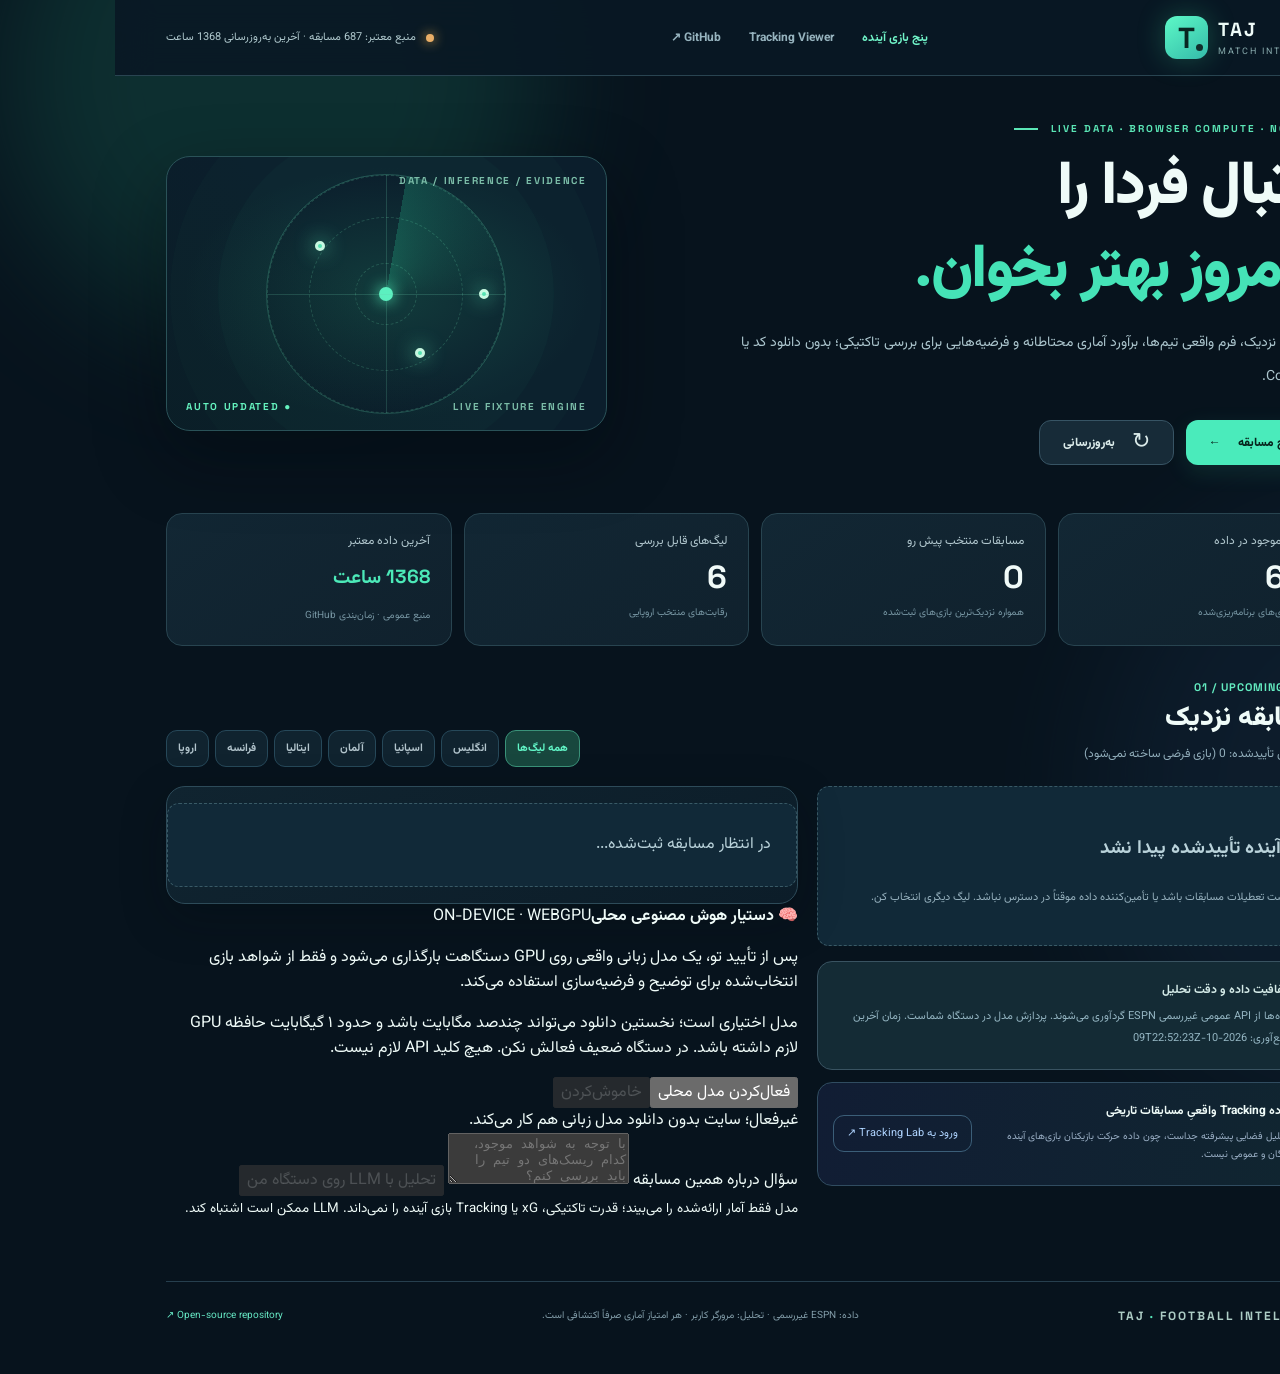
==== docs/index.html @ 2854e72d "feat(ui): opt-in local LLM analyst panel with explicit download/memory consent" ====
<!DOCTYPE html>
<html lang="fa" dir="rtl">
<head>
<meta charset="utf-8">
<meta name="viewport" content="width=device-width,initial-scale=1">
<meta name="theme-color" content="#07131e">
<meta name="description" content="TAJ Match Intelligence — پنج مسابقه آینده فوتبال، فرم اخیر تیم‌ها و تحلیل آماری در مرورگر، بدون نصب و بدون API key.">
<title>TAJ | Football Match Intelligence</title>
<link rel="preconnect" href="https://fonts.googleapis.com">
<link rel="preconnect" href="https://fonts.gstatic.com" crossorigin>
<link rel="stylesheet" href="./ui.css">
</head>
<body>
<div class="ambient ambientOne" aria-hidden="true"></div><div class="ambient ambientTwo" aria-hidden="true"></div>
<header class="topbar">
  <a class="brand" href="./" aria-label="TAJ home">
    <span class="brandMark">T<span class="brandDot"></span></span>
    <span><b>TAJ</b><small>MATCH INTELLIGENCE</small></span>
  </a>
  <nav class="navLinks" aria-label="Main navigation">
    <a class="navCurrent" href="./">پنج بازی آینده</a>
    <a href="./viewer.html">Tracking Viewer</a>
    <a href="https://github.com/prestigegitserp/Taj_soccer_recommender" target="_blank" rel="noopener noreferrer">GitHub <span aria-hidden="true">↗</span></a>
  </nav>
  <div class="topStatus"><i id="statusPoint" class="statusPoint warn"></i><span id="statusLabel">در حال دریافت نتایج معتبر...</span></div>
</header>
<main class="container">
  <section class="hero">
    <div class="heroCopy">
      <div class="eyebrow"><span class="eyebrowLine"></span> LIVE DATA · BROWSER COMPUTE · NO INSTALL</div>
      <h1>فوتبال فردا را<br><em>از امروز بهتر بخوان.</em></h1>
      <p class="lead">پنج مسابقه نزدیک، فرم واقعی تیم‌ها، برآورد آماری محتاطانه و فرضیه‌هایی برای بررسی تاکتیکی؛ بدون دانلود کد یا بازکردن Colab.</p>
      <div class="heroActions">
        <a href="#fixtures" class="primaryAction">دیدن پنج مسابقه <span>←</span></a>
        <button id="refresh" class="secondaryAction" type="button"><span class="refreshGlyph">↻</span> به‌روزرسانی</button>
      </div>
    </div>
    <div class="heroDisplay" aria-hidden="true">
      <div class="radar"><div class="radarRing one"></div><div class="radarRing two"></div><div class="radarRing three"></div><div class="radarBeam"></div><div class="radarCenter"></div>
        <div class="radarPing p1"></div><div class="radarPing p2"></div><div class="radarPing p3"></div>
      </div>
      <div class="heroDisplayTop">DATA / INFERENCE / EVIDENCE</div>
      <div class="heroDisplayBottom"><span>LIVE FIXTURE ENGINE</span><span class="signal">● AUTO UPDATED</span></div>
    </div>
  </section>

  <section class="metrics" aria-label="Dataset status">
    <div class="metric"><span>بازی‌های موجود در داده</span><strong id="allCount">—</strong><small>نتایج و بازی‌های برنامه‌ریزی‌شده</small></div>
    <div class="metric"><span>مسابقات منتخب پیش رو</span><strong id="fixtureCount">—</strong><small>همواره نزدیک‌ترین بازی‌های ثبت‌شده</small></div>
    <div class="metric"><span>لیگ‌های قابل بررسی</span><strong id="leagueCount">۶</strong><small>رقابت‌های منتخب اروپایی</small></div>
    <div class="metric"><span>آخرین داده معتبر</span><strong id="age" class="metricAge">در حال دریافت</strong><small>منبع عمومی · زمان‌بندی GitHub</small></div>
  </section>

  <div id="liveTicker" class="liveTicker" hidden></div>

  <section class="dashboard" id="fixtures">
    <div class="sectionHead">
      <div><div class="sectionOverline">01 / UPCOMING MATCHES</div><h2>۵ مسابقه نزدیک</h2><p id="fixtureSubtitle">انتخاب خودکار نزدیک‌ترین بازی‌ها بر اساس برنامه ثبت‌شده</p></div>
      <div class="filterRow" id="leagueTabs" role="group" aria-label="League">
        <button type="button" class="current" data-league="all">همه لیگ‌ها</button>
        <button type="button" data-league="eng.1">انگلیس</button>
        <button type="button" data-league="esp.1">اسپانیا</button>
        <button type="button" data-league="ger.1">آلمان</button>
        <button type="button" data-league="ita.1">ایتالیا</button>
        <button type="button" data-league="fra.1">فرانسه</button>
        <button type="button" data-league="uefa.champions">اروپا</button>
      </div>
    </div>
    <div class="workspace">
      <div class="fixturesColumn">
        <div class="matchGrid" id="matches" aria-live="polite">
          <div class="loadingCard"><div class="loadingLine"></div><div class="loadingLine short"></div><div class="loadingLine"></div></div>
          <div class="loadingCard"><div class="loadingLine"></div><div class="loadingLine short"></div><div class="loadingLine"></div></div>
        </div>
        <div class="sourceDisclosure">
          <span class="disclosureIcon">ⓘ</span>
          <div><strong>شفافیت داده و دقت تحلیل</strong><p id="dataDisclosure">این محصول داده‌های واقعی بازی را از منبع عمومی دریافت می‌کند. مدل‌های سبک در مرورگر اجرا می‌شوند. Tracking برای پنج بازی آینده در دسترس نیست؛ بنابراین ادعای Heatmap واقعی یا تاکتیک قطعی نداریم.</p></div>
        </div>
        <div class="researchLink">
          <span class="researchIcon">◉</span>
          <div><b>داده Tracking واقعیِ مسابقات تاریخی</b><p>تحلیل فضایی پیشرفته جداست، چون داده حرکت بازیکنان بازی‌های آینده رایگان و عمومی نیست.</p></div>
          <a href="./viewer.html">ورود به Tracking Lab ↗</a>
        </div>
      </div>
      <aside class="insightsColumn" aria-label="Match intelligence">
        <div class="analysisPanel" id="intelligence">
          <div class="loadingPanel"><div class="loadingLine"></div><div class="loadingLine short"></div><div class="loadingLine"></div><p>در حال آماده‌کردن تحلیل مسابقه...</p></div>
        </div>
        <section class="localAiPanel" id="aiPanel" aria-label="In-browser LLM">
          <div class="aiHead"><strong>🧠 دستیار هوش مصنوعی محلی</strong><span class="aiBadge">ON-DEVICE · WEBGPU</span></div>
          <p>پس از تأیید تو، یک مدل زبانی واقعی روی GPU دستگاهت بارگذاری می‌شود و فقط از شواهد بازی انتخاب‌شده برای توضیح و فرضیه‌سازی استفاده می‌کند.</p>
          <p class="aiWarning">مدل اختیاری است؛ نخستین دانلود می‌تواند چندصد مگابایت باشد و حدود ۱ گیگابایت حافظه GPU لازم داشته باشد. در دستگاه ضعیف فعالش نکن. هیچ کلید API لازم نیست.</p>
          <div class="aiActions"><button id="aiStart" type="button">فعال‌کردن مدل محلی</button><button id="aiStop" type="button" disabled>خاموش‌کردن</button></div>
          <div id="aiStatus" role="status" class="aiStatus">غیرفعال؛ سایت بدون دانلود مدل زبانی هم کار می‌کند.</div>
          <progress id="aiProgress" max="100" value="0" hidden></progress>
          <label for="aiQuestion" class="aiQuestionLabel">سؤال درباره همین مسابقه</label>
          <textarea id="aiQuestion" disabled rows="3" maxlength="420" placeholder="با توجه به شواهد موجود، کدام ریسک‌های دو تیم را باید بررسی کنم؟"></textarea>
          <button id="aiAsk" type="button" disabled>تحلیل با LLM روی دستگاه من</button>
          <div id="aiAnswer" class="aiAnswer" aria-live="polite"></div>
          <small class="aiFootnote">مدل فقط آمار ارائه‌شده را می‌بیند؛ قدرت تاکتیکی، xG یا Tracking بازی آینده را نمی‌داند. LLM ممکن است اشتباه کند.</small>
        </section>
      </aside>
    </div>
  </section>
  <footer><div class="footerBrand">TAJ <span>·</span> FOOTBALL INTELLIGENCE</div>
    <div>داده: ESPN غیررسمی · تحلیل: مرورگر کاربر · هر امتیاز آماری صرفاً اکتشافی است.</div>
    <a href="https://github.com/prestigegitserp/Taj_soccer_recommender" target="_blank" rel="noopener noreferrer">Open-source repository ↗</a>
  </footer>
</main>
<script type="module" src="./app.mjs"></script>
</body>
</html>
---- docs/ui.css ----
@import url('https://fonts.googleapis.com/css2?family=Vazirmatn:wght@400;500;600;700;800;900&family=Space+Grotesk:wght@500;600;700&display=swap');
:root{color-scheme:dark;--bg:#07131d;--panel:#101f2a;--panel2:#132530;--line:#274351;--edge:#385566;--txt:#effbf8;--muted:#93adb9;--teal:#44e3b7;--blue:#8ba9fa;--orange:#ffcb8e;--red:#f59b9b}
*{box-sizing:border-box}html{scroll-behavior:smooth}body{font-family:Vazirmatn,Tahoma,sans-serif;background:var(--bg);color:var(--txt);margin:0;min-height:100vh;overflow-x:hidden}
a{color:inherit;text-decoration:none}button{font:inherit;cursor:pointer}button:focus-visible,a:focus-visible{outline:2px solid #63f3cd;outline-offset:4px}button:disabled{cursor:wait;opacity:.65}
.ambient{pointer-events:none;position:absolute;z-index:-1;filter:blur(65px);opacity:.33;border-radius:50%}
.ambientOne{top:-185px;left:-9vw;background:#1b6958;width:540px;height:520px}.ambientTwo{top:500px;right:-210px;width:510px;height:600px;background:#203958;opacity:.24}
.topbar{position:sticky;top:0;z-index:30;background:#091824ea;backdrop-filter:blur(18px);border-bottom:1px solid #294451;min-height:76px;display:flex;align-items:center;justify-content:space-between;gap:25px;padding:12px clamp(20px,4vw,68px)}
.brand{display:flex;direction:ltr;gap:10px;align-items:center}.brandMark{width:43px;height:43px;border-radius:12px;background:linear-gradient(145deg,#5df9c7,#34bba9);display:grid;place-items:center;color:#092722;font-size:29px;font-weight:900;font-family:Space Grotesk,sans-serif;position:relative;box-shadow:0 0 28px #3de3a044}
.brandDot{position:absolute;width:7px;height:7px;border-radius:50%;background:#112e2c;bottom:8px;right:5px}
.brand b{font-family:Space Grotesk;font-size:19px;font-weight:700;letter-spacing:2px}.brand small{display:block;color:#89abae;font-size:9px;letter-spacing:2px;white-space:nowrap}
.navLinks{display:flex;align-items:center;gap:28px}.navLinks a{font-size:12px;font-weight:700;color:#96b3be}.navLinks a:hover,.navLinks a.navCurrent{color:#71f5c9}
.topStatus{display:flex;gap:10px;align-items:center;max-width:320px;color:#b2cbd0;font-size:11px}.statusPoint{width:8px;height:8px;flex:none;border-radius:50%;background:#39e7ae;box-shadow:0 0 14px #43e3af}.statusPoint.warn{background:#e9ae67;box-shadow:0 0 12px #edab4b}.statusPoint.error{background:#f48697}
.container{max-width:1520px;padding:0 clamp(18px,4vw,66px);margin:auto}.hero{display:grid;grid-template-columns:1.22fr .78fr;gap:48px;align-items:center;min-height:385px;padding-top:46px;padding-bottom:45px}
.eyebrow{color:#5be6b6;display:flex;align-items:center;gap:13px;direction:ltr;justify-content:flex-end;font:700 10px Space Grotesk,sans-serif;letter-spacing:2px}.eyebrowLine{width:24px;height:2px;background:#5be6b6}
.heroCopy h1{font-size:clamp(33px,4.7vw,67px);line-height:1.38;letter-spacing:-1.7px;font-weight:900;margin:12px 0 14px}.heroCopy h1 em{font-style:normal;color:#45e3b7}.lead{font-size:14px;line-height:2.4;color:#acc6ce;max-width:640px;margin:0}
.heroActions{display:flex;gap:12px;margin-top:26px;flex-wrap:wrap}.primaryAction,.secondaryAction{height:45px;padding:0 23px;border-radius:12px;display:inline-flex;align-items:center;justify-content:center;gap:17px;font-size:12px;font-weight:800}
.primaryAction{background:#4aebbb;color:#07241c;box-shadow:0 7px 23px #4ae9b21c}.primaryAction:hover{background:#84fbd9}.secondaryAction{background:#172b38;color:#daeae9;border:1px solid #375464}.secondaryAction:hover{border-color:#68e1c1}.refreshGlyph{font-size:22px;font-weight:400}
.heroDisplay{height:275px;min-width:0;position:relative;overflow:hidden;background:radial-gradient(ellipse at center,#123c3c,#0b1e2c 65%);border:1px solid #2a5258;border-radius:24px;box-shadow:0 25px 70px #01080c66}
.heroDisplay:after{content:"";position:absolute;inset:0;background:linear-gradient(45deg,#09201a44,transparent 50%)}
.radar{width:240px;height:240px;position:absolute;left:50%;top:50%;transform:translate(-50%,-50%);border:1px solid #4aab9066;border-radius:50%;box-shadow:0 0 0 48px #3df0af06,0 0 0 96px #3df0af04}
.radarRing{border:1px dashed #71dfaf37;border-radius:50%;position:absolute;inset:0}.radarRing.two{inset:42px}.radarRing.three{inset:88px}
.radar:before,.radar:after{content:"";position:absolute;background:#67c6a53a}.radar:before{left:50%;width:1px;top:0;bottom:0}.radar:after{top:50%;height:1px;left:0;right:0}
.radarBeam{position:absolute;inset:0;background:conic-gradient(from 10deg,#31f8b530,transparent 85deg,transparent);border-radius:50%;animation:radarSpin 12s linear infinite}.radarCenter{position:absolute;width:14px;height:14px;background:#5cf0c0;box-shadow:0 0 15px #54f5bc;border-radius:50%;top:calc(50% - 7px);left:calc(50% - 7px)}
.radarPing{position:absolute;background:#55e5b4;border:3px solid #c9fae3;border-radius:50%;height:10px;width:10px;box-shadow:0 0 20px #5ffbc4}.p1{top:28%;left:20%}.p2{bottom:23%;left:62%}.p3{top:48%;right:7%}
.heroDisplayTop,.heroDisplayBottom{position:absolute;z-index:2;font:700 10px Space Grotesk,sans-serif;letter-spacing:1.7px;color:#7bbda8;left:19px;right:19px}
.heroDisplayTop{top:17px}.heroDisplayBottom{bottom:17px;display:flex;justify-content:space-between}.signal{color:#65f3bf}
@keyframes radarSpin{to{transform:rotate(360deg)}}@media(prefers-reduced-motion:reduce){.radarBeam{animation:none}}
.metrics{display:grid;grid-template-columns:repeat(4,1fr);gap:12px;margin:3px 0 34px}.metric{background:linear-gradient(145deg,#122734,#10212d);padding:18px 21px;border-radius:16px;border:1px solid #284450;min-height:129px}
.metric span{display:block;font-size:12px;color:#b1c7ce}.metric strong{display:block;font:700 32px Space Grotesk,Vazirmatn,sans-serif;direction:ltr;text-align:right;margin:7px 0 2px;color:#f0faf8}
.metric strong.metricAge{font-size:19px;color:#4ce9b8;min-height:43px;display:flex;align-items:center;justify-content:flex-start;direction:rtl}.metric small{font-size:10px;color:#7695a2}
.liveTicker{padding:12px 18px;margin-bottom:20px;background:#17382d;border:1px solid #396b56;border-radius:14px;display:flex;gap:20px;align-items:center;flex-wrap:wrap;color:#d5fcea;font-size:12px}.liveTicker[hidden]{display:none}.liveTicker b{color:#69f7bf}
.sectionHead{display:flex;align-items:end;justify-content:space-between;gap:24px;margin-bottom:19px}.sectionOverline{font:700 11px Space Grotesk,sans-serif;color:#63ebc0;letter-spacing:1px;direction:ltr;text-align:right}.sectionHead h2{font-size:27px;line-height:1.5;margin:5px 0;font-weight:900}.sectionHead p{font-size:12px;color:#91adba;margin:4px 0}
.filterRow{display:flex;gap:6px;max-width:760px;flex-wrap:wrap;justify-content:flex-end}.filterRow button{background:#10232f;border:1px solid #264859;color:#b2c4cc;border-radius:11px;font-size:11px;font-weight:700;padding:9px 11px;transition:all .2s}
.filterRow button:hover{border-color:#4bbda3}.filterRow button.current{background:#18473e;color:#61f5c6;border-color:#3a9279}
.workspace{display:grid;grid-template-columns:minmax(0,.91fr) minmax(0,1.09fr);gap:19px;align-items:start}
.fixturesColumn,.insightsColumn{min-width:0}.matchGrid{display:grid;grid-template-columns:1fr;gap:10px}
.matchCard{text-align:right;background:linear-gradient(135deg,#122633,#0d1c28);border:1px solid #294957;color:var(--txt);padding:16px 18px;border-radius:17px;min-height:146px;width:100%;transition:transform .16s,border-color .16s,background .16s;position:relative;overflow:hidden}
.matchCard:before{content:"";position:absolute;top:0;bottom:0;right:0;width:3px;background:transparent}.matchCard:hover{transform:translateY(-2px);border-color:#479586}.matchCard.active{background:linear-gradient(125deg,#153a3d,#102637);border-color:#50bda0;box-shadow:0 8px 28px #092b2b40}.matchCard.active:before{background:#4defbc}
.cardHeading,.cardFooter{display:flex;align-items:center;justify-content:space-between;gap:12px}
.leagueTag{font:600 11px Space Grotesk,sans-serif;color:#63e9ba;direction:ltr}.dateTag{font-size:11px;color:#a4c0cb}.cardTeams{display:grid;grid-template-columns:minmax(0,1fr) 42px minmax(0,1fr);gap:10px;align-items:center;padding:14px 0 11px;direction:ltr}
.teamFace{display:flex;flex-direction:column;align-items:center;gap:5px;min-width:0}.teamName{font-size:12px;font-weight:800;line-height:1.35;text-align:center;max-width:170px;white-space:normal}.avatar{width:38px;height:38px;display:grid;place-items:center}.avatar img{width:35px;height:35px;object-fit:contain}.initial{font-weight:800;font-family:Space Grotesk;background:#254b57;border:1px solid #4b8992;width:37px;height:37px;display:grid;place-items:center;border-radius:50%;color:#a6e1d4}
.vs{font:700 12px Space Grotesk,sans-serif;color:#627d8c;text-align:center}.cardFooter{border-top:1px solid #2c4750;padding-top:10px;color:#91acb5;font-size:11px}.viewAnalysis{color:#62e8c1;font-weight:800}
.sourceDisclosure{border:1px solid #395361;background:#142b35;border-radius:15px;margin-top:15px;padding:15px 17px;display:flex;gap:12px}.disclosureIcon{font-size:21px;color:#78c7c0}.sourceDisclosure strong{font-size:12px;color:#d3e9e6}.sourceDisclosure p{font-size:11px;line-height:2;color:#95b6c3;margin:4px 0}
.researchLink{margin-top:12px;padding:15px;border:1px solid #304c60;background:linear-gradient(100deg,#111d34,#102630);border-radius:15px;display:flex;align-items:center;gap:14px;flex-wrap:wrap}
.researchIcon{font-size:28px;color:#a4c0fa}.researchLink div{flex:1;min-width:175px}.researchLink b{font-size:12px}.researchLink p{font-size:10px;color:#9aafc5;line-height:1.85;margin:5px 0}.researchLink a{font-size:11px;color:#afd4ff;border:1px solid #3b5e78;border-radius:11px;padding:9px 13px;white-space:nowrap}
.analysisPanel{background:linear-gradient(150deg,#102430,#0c1d29);border:1px solid #2d4b59;border-radius:19px;overflow:hidden;box-shadow:0 15px 45px #030b1140}
.insightHero{padding:24px 22px 22px;background:radial-gradient(circle at 20% -80%,#2e7653,#122937 70%);border-bottom:1px solid #355461}
.insightLabel,.sectionHeader{display:flex;justify-content:space-between;gap:10px;align-items:center;flex-wrap:wrap}.labelGlow{color:#52f4c4;font:700 11px Space Grotesk;letter-spacing:1.5px}.hint,.softLabel{color:#8eb9bf;font-size:10px}
.focusTeams{display:flex;justify-content:center;align-items:center;gap:34px;direction:ltr;margin-top:11px}.focusTeams .avatar{width:57px;height:57px}.focusTeams .avatar img{width:51px;height:51px}.focusTeams .teamName{font-size:14px}.focusVs{font:700 20px Space Grotesk;color:#8aa1aa}.insightMeta{text-align:center;font-size:11px;color:#8fb9b9}
.analysisSection{padding:19px 22px;border-bottom:1px solid #294754}.analysisSection h3{font-size:14px;font-weight:800;margin:0 0 14px}.sectionHeader h3{margin:0 0 12px}.minorTag{font:700 9px Space Grotesk,sans-serif;color:#8fb7ac;border:1px solid #375a58;border-radius:20px;padding:5px 10px}
.modelDisclaimer,.methodInfo{font-size:11px;color:#94afbd;line-height:1.9;margin:7px 0 14px}.methodInfo{margin-bottom:0}
.probabilities{display:flex;flex-direction:column;gap:14px}.probRow{display:grid;grid-template-columns:70px minmax(0,1fr) 59px;gap:11px;align-items:center}.probName{font-size:11px;color:#c8e0e4}.probTrack{height:10px;background:#203543;border-radius:15px;overflow:hidden}.probFill{height:100%;border-radius:15px;transition:width .3s}.probFill.mint{background:linear-gradient(90deg,#2e987f,#54f4bd)}.probFill.gold{background:linear-gradient(90deg,#9d764c,#eec585)}.probFill.blue{background:linear-gradient(90deg,#495fa0,#9fbaff)}.probValue{font:700 12px Space Grotesk,Vazirmatn;direction:ltr;text-align:left}
.goalForecast{display:grid;grid-template-columns:repeat(3,1fr);gap:9px;margin-top:18px}.goalBox{text-align:center;background:#172e3a;border:1px solid #335261;border-radius:11px;padding:12px 3px}.goalBox span{display:block;font-size:10px;color:#91b3bf}.goalBox b{display:block;font:700 21px Space Grotesk;margin-top:8px}
.formTwo{display:grid;grid-template-columns:1fr 1fr;gap:12px}.formBox{background:#112b38;border-radius:13px;padding:14px 12px;border:1px solid #2b4b57}.formBox h4{font-size:12px;margin:0 0 12px}.formMarks{display:flex;gap:5px;flex-wrap:wrap}.formResult{font-size:9px;padding:5px 6px;border-radius:7px}.formResult.W{background:#145f4d;color:#6cf3bb}.formResult.D{background:#3b4c55;color:#d2dfe3}.formResult.L{background:#613c49;color:#ffd0d6}.miniStats{display:grid;grid-template-columns:repeat(3,1fr);margin-top:15px;gap:5px}.miniStat{display:flex;flex-direction:column}.miniStat b{font:700 16px Space Grotesk}.miniStat span{font-size:9px;color:#8aafbc}.dim{font-size:10px;color:#8ba7b5;line-height:1.95}
.suggestion{border:1px solid #385965;border-radius:12px;background:#122c39;padding:13px 15px;margin-top:10px}.suggestTitle{display:flex;gap:10px;align-items:center}.suggestTitle strong{font-size:12px}.index{color:#60eac0;font:700 14px Space Grotesk}.suggestion p{font-size:11px;color:#c3d6d9;line-height:2;margin:8px 0}.risk{font-size:10px;color:#e9c391;line-height:2;background:#3a32283d;padding:7px 10px;border-radius:8px}.switches{display:flex;gap:7px;flex-wrap:wrap}.switch{font-size:10px;background:#152c3a;color:#afd0cc;border:1px solid #365768;border-radius:9px;padding:8px 11px}.switch.chosen{color:#6cf8cb;border-color:#43a68b;background:#18473b}
.analysisFooter{padding:15px 21px;display:flex;justify-content:space-between;align-items:center;gap:12px;flex-wrap:wrap;color:#90adb6;font-size:10px}.analysisFooter a{color:#65e8c0}.insufficient,.emptyState,.loadingPanel{padding:25px;border:1px dashed #395a66;background:#112938;border-radius:12px;color:#b9d2da;line-height:2}.insufficient strong{font-size:12px}.insufficient p,.emptyState p{font-size:11px;color:#96b1be}
.loadingCard{height:149px;background:#142b37;border:1px solid #284c5b;border-radius:16px;padding:25px}.loadingLine{height:15px;border-radius:12px;background:linear-gradient(100deg,#294755,#335e60,#294755);background-size:200%;animation:shimmer 2.2s linear infinite;margin-bottom:20px}.loadingLine.short{width:50%}@keyframes shimmer{to{background-position-x:-200%}}
footer{border-top:1px solid #263f4e;margin-top:60px;padding:26px 0 50px;display:flex;justify-content:space-between;gap:20px;flex-wrap:wrap;align-items:center;color:#829da9;font-size:10px}.footerBrand{font:700 12px Space Grotesk;letter-spacing:2px;color:#adcdc5}.footerBrand span{color:#57e5b9}footer a{color:#65e6c3}
@media(max-width:1250px){.navLinks{gap:14px}.heroDisplay{height:235px}.workspace{grid-template-columns:.85fr 1.15fr}.filterRow{max-width:580px}.sectionHead{align-items:start}}
@media(max-width:1030px){.topStatus{display:none}.workspace{grid-template-columns:1fr}.matchGrid{grid-template-columns:repeat(2,minmax(0,1fr))}.insightsColumn{margin-top:9px}.hero{gap:22px}.heroDisplay{height:225px}}
@media(max-width:740px){.navLinks a:not(.navCurrent){display:none}.container{padding:0 15px}.hero{grid-template-columns:1fr;min-height:0;padding-top:39px}.heroDisplay{display:none}.heroCopy h1{font-size:37px}.metrics{grid-template-columns:repeat(2,1fr)}.sectionHead{flex-direction:column;gap:12px;align-items:stretch}.filterRow{max-width:none;justify-content:flex-start}.matchGrid{grid-template-columns:1fr}.metric{min-height:112px;padding:16px}.metric strong{font-size:29px}.topbar{padding:12px 17px}.formTwo{grid-template-columns:1fr 1fr}.analysisSection{padding:15px}.insightHero{padding:16px}.researchLink a{width:100%;text-align:center}}
@media(max-width:400px){.formTwo{grid-template-columns:1fr}.probRow{grid-template-columns:60px minmax(0,1fr) 53px}.heroCopy h1{font-size:33px}.filterRow button{padding:7px 8px}.analysisFooter{font-size:9px}}
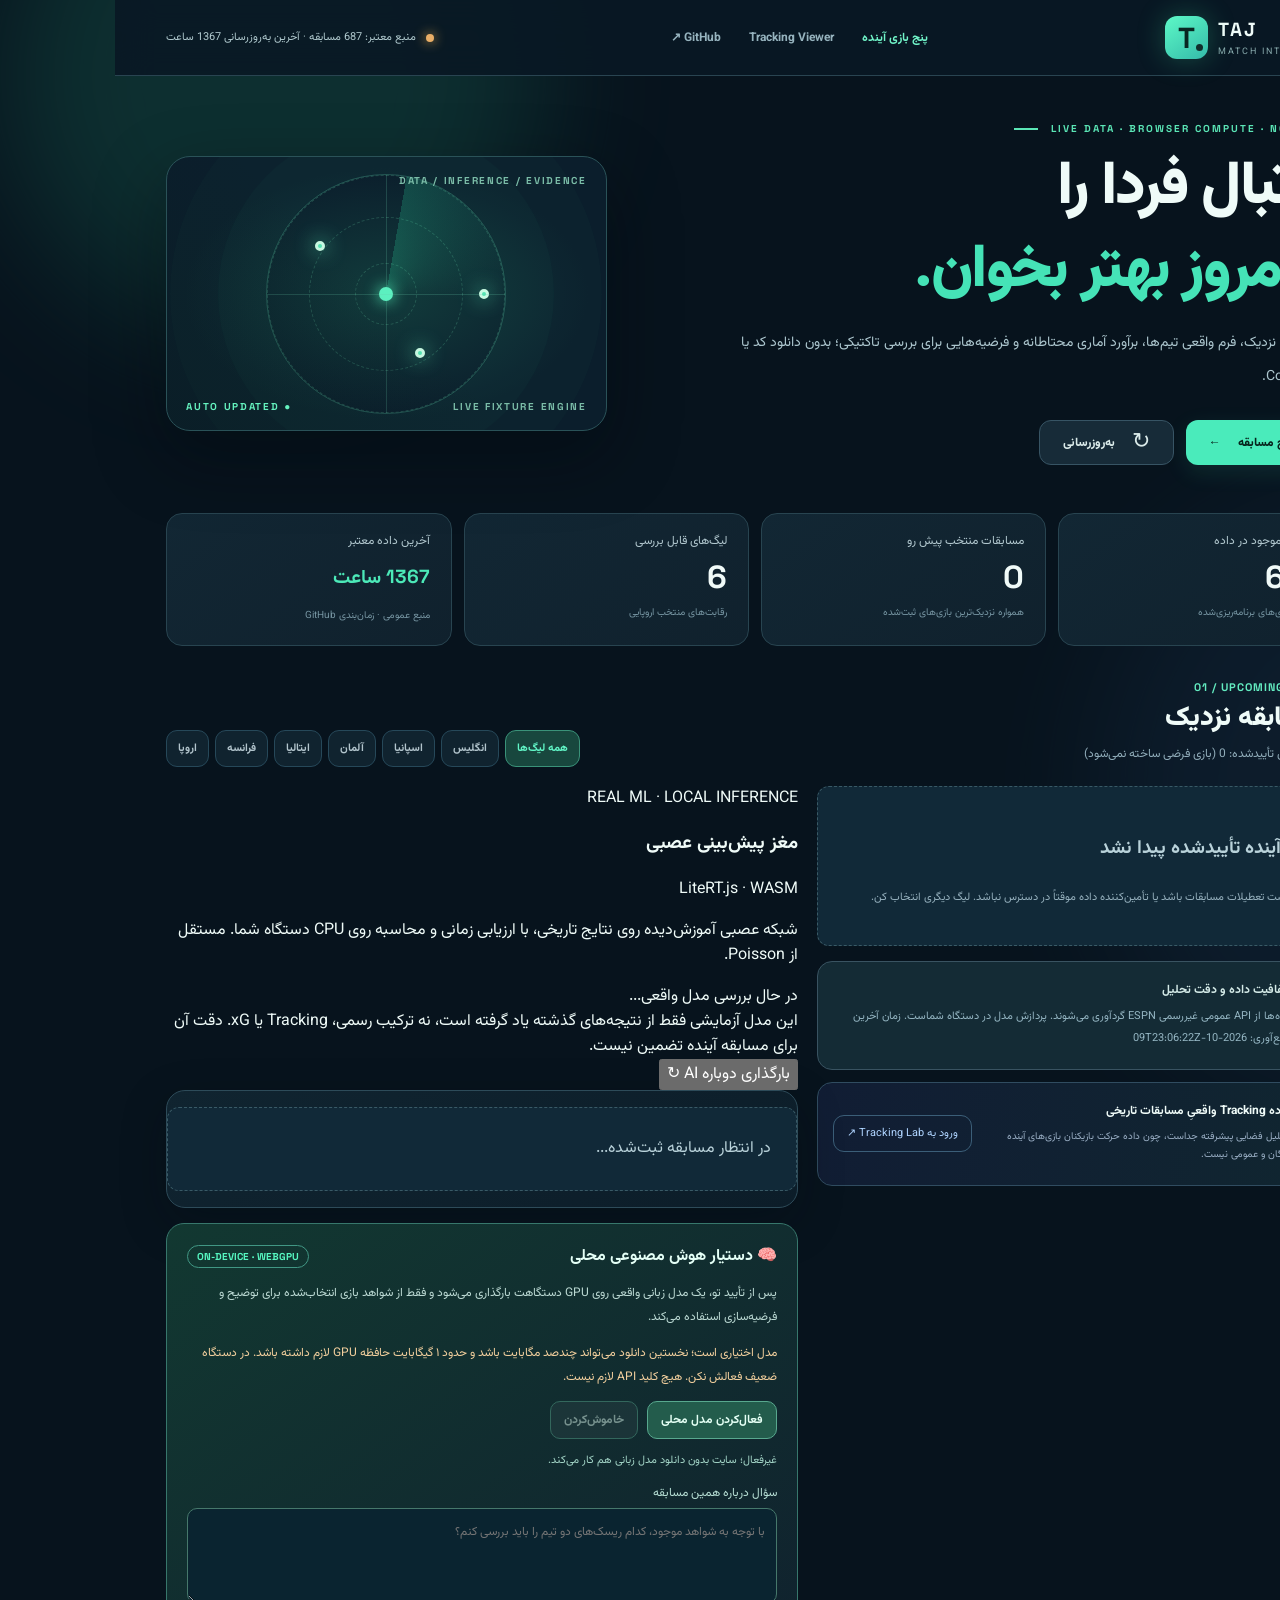
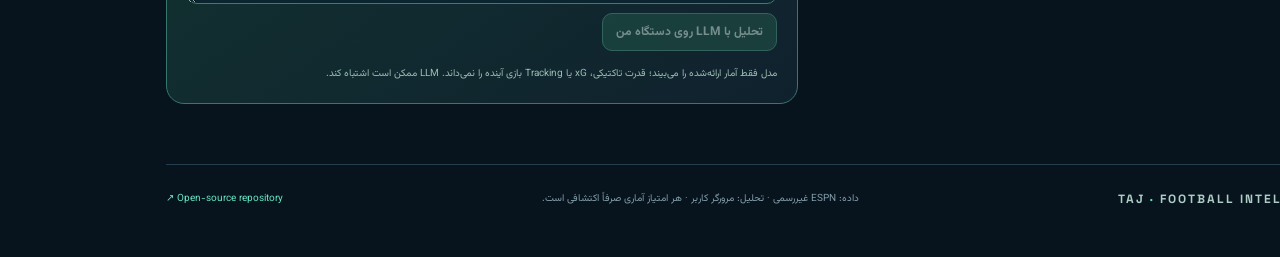
==== commit a87ff077: "feat(ui): real trained LiteRT neural prediction panel adjacent to Poisson with transparent metrics" ====
--- a/docs/index.html
+++ b/docs/index.html
@@ -83,6 +83,17 @@
         </div>
       </div>
       <aside class="insightsColumn" aria-label="Match intelligence">
+        <section class="neuralPanel" id="neuralPrediction" aria-label="LiteRT neural match forecasts">
+          <div class="neuralHeading">
+            <div><span class="neuralKicker">REAL ML · LOCAL INFERENCE</span><h3>مغز پیش‌بینی عصبی</h3></div>
+            <span class="neuralBadge">LiteRT.js · WASM</span>
+          </div>
+          <p class="neuralDescription">شبکه عصبی آموزش‌دیده روی نتایج تاریخی، با ارزیابی زمانی و محاسبه روی CPU دستگاه شما. مستقل از Poisson.</p>
+          <div id="neuralStatus" class="neuralStatus" role="status">در حال بررسی مدل واقعی...</div>
+          <div id="neuralResults" class="neuralResults"></div>
+          <div class="neuralFineprint">این مدل آزمایشی فقط از نتیجه‌های گذشته یاد گرفته است، نه ترکیب رسمی، Tracking یا xG. دقت آن برای مسابقه آینده تضمین نیست.</div>
+          <button id="neuralRetry" class="neuralRetry" type="button">بارگذاری دوباره AI ↻</button>
+        </section>
         <div class="analysisPanel" id="intelligence">
           <div class="loadingPanel"><div class="loadingLine"></div><div class="loadingLine short"></div><div class="loadingLine"></div><p>در حال آماده‌کردن تحلیل مسابقه...</p></div>
         </div>
@@ -108,5 +119,33 @@
   </footer>
 </main>
 <script type="module" src="./app.mjs"></script>
+<script type="module" src="./neural-ui.mjs"></script>
+<script type="module">
+  import {mountLocalAI} from "./local-ai-ui.mjs";
+  import {flatten,nextFive,analyze} from "./app.mjs";
+  mountLocalAI(async () => {
+    const response=await fetch("./data/feed.json",{cache:"no-store"});
+    if(!response.ok)return null;
+    const feed=await response.json();
+    const league=document.querySelector("#leagueTabs button.current")?.dataset.league||"all";
+    const matches=nextFive(flatten(feed),league);
+    const buttons=[...document.querySelectorAll("#matches .matchCard")];
+    const index=buttons.indexOf(document.querySelector("#matches .matchCard.active"));
+    const game=matches[index];
+    if(!game)return null;
+    const result=analyze(game,flatten(feed));
+    return {
+      game:{home:game.home.name,away:game.away.name,
+        date:game.kickoff,competition:game.league,
+        homeRecent:result.home?.matches,awayRecent:result.away?.matches},
+      analysis:{modelForecast:result.forecast,
+        homeScored:result.home?.scored,homeConceded:result.home?.conceded,
+        awayScored:result.away?.scored,awayConceded:result.away?.conceded,
+        leagueSampleSize:result.leagueN},
+      source:{provider:"ESPN public scoreboard",lastRefresh:feed.generated_at,
+        note:"No future-match event feed, lineups, video, tracking or xG provided."}
+    };
+  });
+</script>
 </body>
 </html>
--- a/docs/ui.css
+++ b/docs/ui.css
@@ -60,3 +60,18 @@
 @media(max-width:1030px){.topStatus{display:none}.workspace{grid-template-columns:1fr}.matchGrid{grid-template-columns:repeat(2,minmax(0,1fr))}.insightsColumn{margin-top:9px}.hero{gap:22px}.heroDisplay{height:225px}}
 @media(max-width:740px){.navLinks a:not(.navCurrent){display:none}.container{padding:0 15px}.hero{grid-template-columns:1fr;min-height:0;padding-top:39px}.heroDisplay{display:none}.heroCopy h1{font-size:37px}.metrics{grid-template-columns:repeat(2,1fr)}.sectionHead{flex-direction:column;gap:12px;align-items:stretch}.filterRow{max-width:none;justify-content:flex-start}.matchGrid{grid-template-columns:1fr}.metric{min-height:112px;padding:16px}.metric strong{font-size:29px}.topbar{padding:12px 17px}.formTwo{grid-template-columns:1fr 1fr}.analysisSection{padding:15px}.insightHero{padding:16px}.researchLink a{width:100%;text-align:center}}
 @media(max-width:400px){.formTwo{grid-template-columns:1fr}.probRow{grid-template-columns:60px minmax(0,1fr) 53px}.heroCopy h1{font-size:33px}.filterRow button{padding:7px 8px}.analysisFooter{font-size:9px}}
+
+/* Real, on-device LLM is OPTIONAL and lazy-loaded only after explicit consent. */
+.localAiPanel{margin-top:15px;padding:20px;border:1px solid #37776c;border-radius:18px;background:linear-gradient(145deg,#123831,#10212e);color:#e4fff6}
+.aiHead{display:flex;justify-content:space-between;gap:12px;align-items:center;flex-wrap:wrap}.aiHead strong{font-size:16px}
+.aiBadge{color:#57f7c1;border-radius:16px;border:1px solid #419784;padding:4px 9px;font:700 10px Space Grotesk,sans-serif}
+.localAiPanel p{font-size:12px;line-height:2;color:#bbd9d3}.localAiPanel .aiWarning{color:#f2cf9d}
+.aiActions{display:flex;gap:9px;flex-wrap:wrap}.aiActions button,.localAiPanel #aiAsk{padding:9px 13px;background:#235c4c;border:1px solid #58a88e;border-radius:10px;color:#e4fff4;font-weight:700;font-size:12px}
+.aiActions #aiStop{background:#273f43}.aiActions button:disabled,.localAiPanel #aiAsk:disabled{opacity:.48;cursor:default}
+.aiStatus{margin:12px 0;color:#a3d5c7;font-size:11px;line-height:1.8;overflow-wrap:anywhere}
+.localAiPanel progress{width:100%;height:8px;accent-color:#50eeba}
+.aiQuestionLabel{font-size:12px;color:#b6ded4;display:block;margin:13px 0 6px}
+.localAiPanel textarea{display:block;width:100%;padding:11px;background:#0a2430;color:#e3fff4;border-radius:10px;border:1px solid #46786b;font:12px/2 Vazirmatn,sans-serif;resize:vertical}
+.localAiPanel #aiAsk{margin-top:9px}
+.aiAnswer{white-space:pre-wrap;overflow-wrap:anywhere;color:#d3ebea;font-size:12px;line-height:2.3;margin:13px 0}
+.aiFootnote{color:#9bbeb1;font-size:10px;line-height:1.9;display:block}
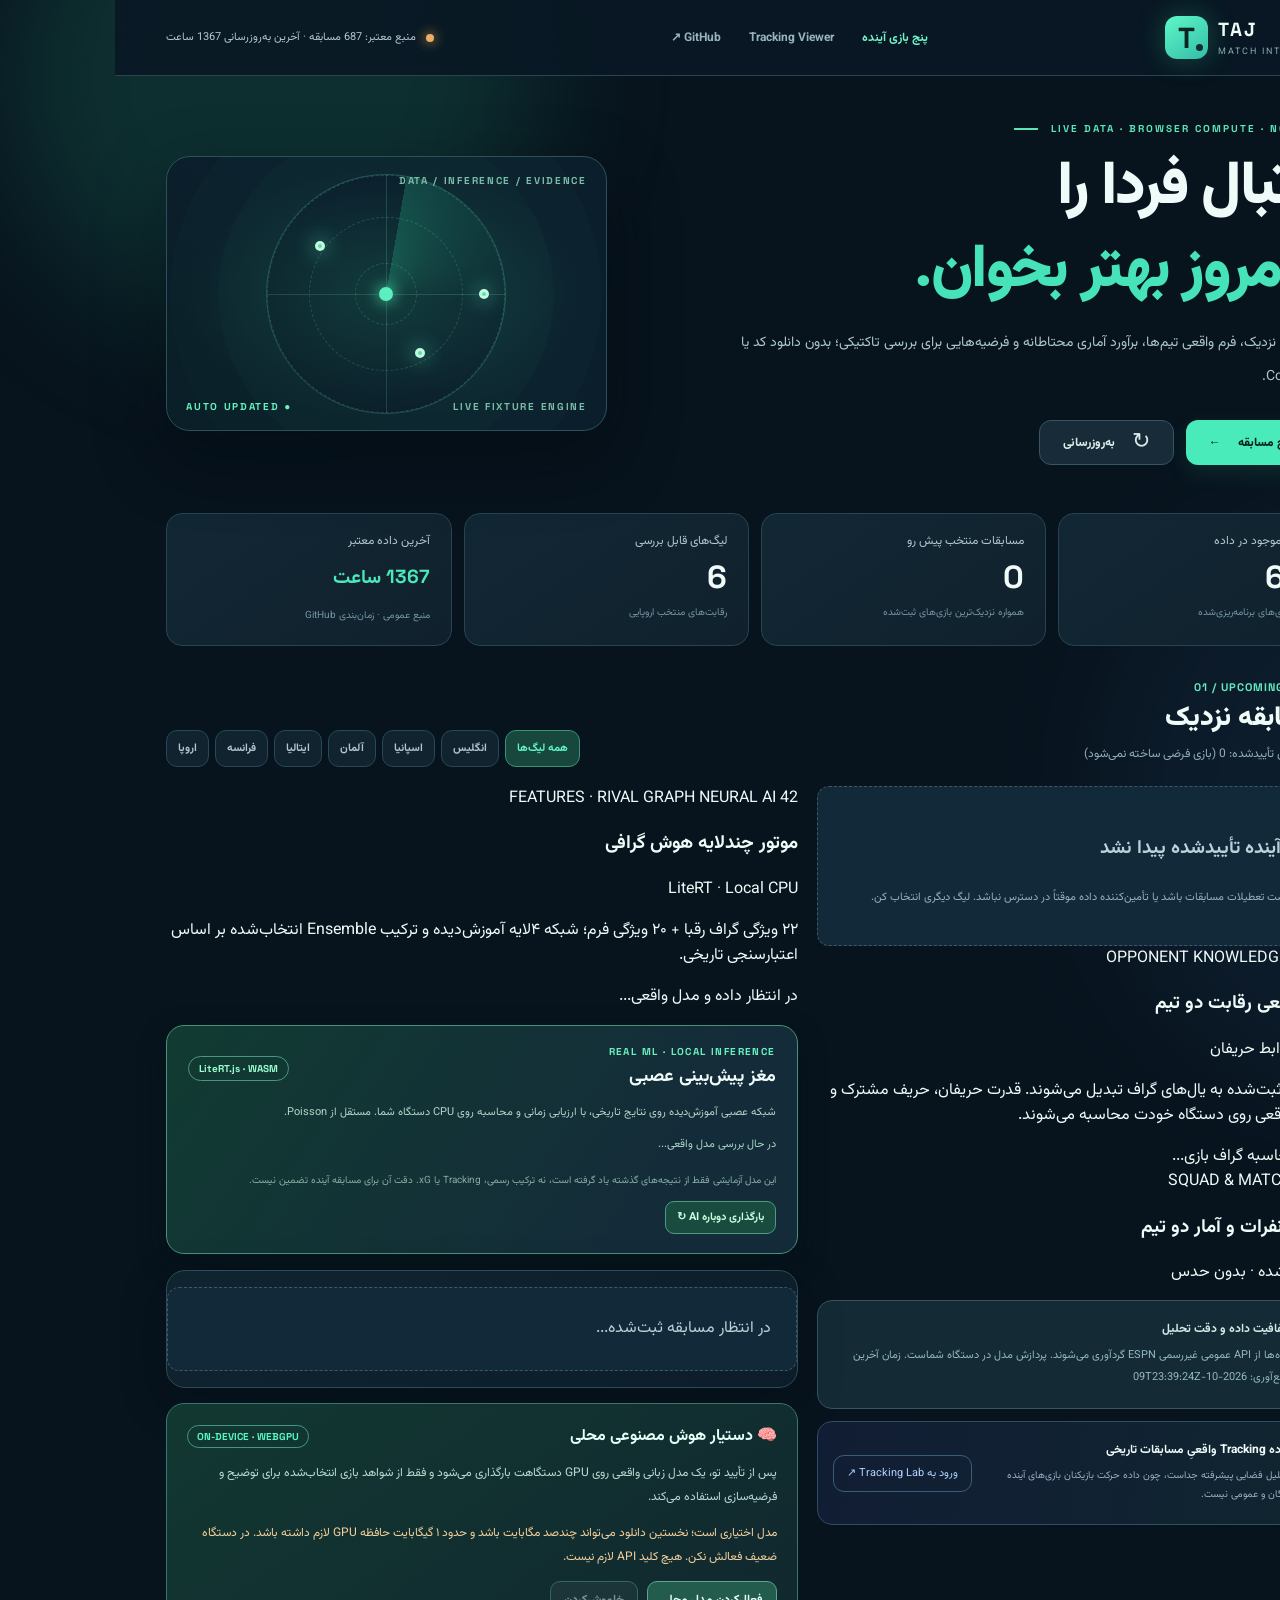
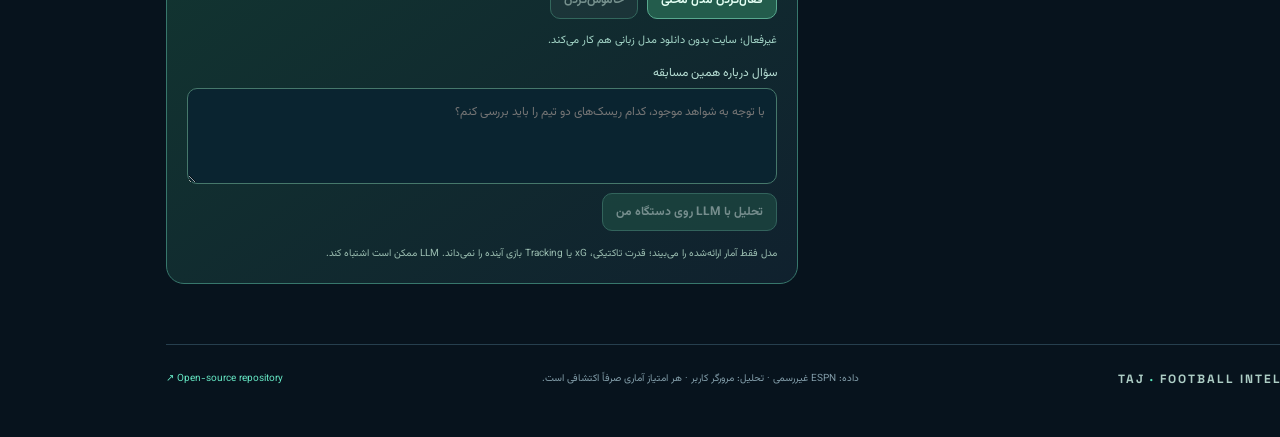
==== commit dbc5bd5d: "feat(ui): display opponent knowledge graph, verified squad comparisons and multi-layer graph neural " ====
--- a/docs/index.html
+++ b/docs/index.html
@@ -72,6 +72,21 @@
           <div class="loadingCard"><div class="loadingLine"></div><div class="loadingLine short"></div><div class="loadingLine"></div></div>
           <div class="loadingCard"><div class="loadingLine"></div><div class="loadingLine short"></div><div class="loadingLine"></div></div>
         </div>
+        <section class="graphExplorerPanel" id="graphExplorerPanel">
+          <div class="graphPanelTitle">
+            <div><span class="graphEyebrow">OPPONENT KNOWLEDGE GRAPH</span><h3>گراف واقعی رقابت دو تیم</h3></div>
+            <span class="graphTag">دو گام · روابط حریفان</span>
+          </div>
+          <p class="graphIntro">مسابقات ثبت‌شده به یال‌های گراف تبدیل می‌شوند. قدرت حریفان، حریف مشترک و رودرروی واقعی روی دستگاه خودت محاسبه می‌شوند.</p>
+          <div id="knowledgeGraph" class="graphContent">در حال محاسبه گراف بازی...</div>
+        </section>
+        <section class="graphExplorerPanel" id="squadExplorerPanel">
+          <div class="graphPanelTitle">
+            <div><span class="graphEyebrow">SQUAD & MATCH STATS</span><h3>مقایسه نفرات و آمار دو تیم</h3></div>
+            <span class="graphTag">داده ثبت‌شده · بدون حدس</span>
+          </div>
+          <div id="teamKnowledge" class="graphContent"></div>
+        </section>
         <div class="sourceDisclosure">
           <span class="disclosureIcon">ⓘ</span>
           <div><strong>شفافیت داده و دقت تحلیل</strong><p id="dataDisclosure">این محصول داده‌های واقعی بازی را از منبع عمومی دریافت می‌کند. مدل‌های سبک در مرورگر اجرا می‌شوند. Tracking برای پنج بازی آینده در دسترس نیست؛ بنابراین ادعای Heatmap واقعی یا تاکتیک قطعی نداریم.</p></div>
@@ -83,6 +98,15 @@
         </div>
       </div>
       <aside class="insightsColumn" aria-label="Match intelligence">
+        <section class="graphNeuralPanel" id="graphNeuralPanel">
+          <div class="graphNeuralHeader">
+            <div><span class="graphEyebrow">42 FEATURES · RIVAL GRAPH NEURAL AI</span><h3>موتور چندلایه هوش گرافی</h3></div>
+            <span class="graphTag">LiteRT · Local CPU</span>
+          </div>
+          <p class="graphIntro">۲۲ ویژگی گراف رقبا + ۲۰ ویژگی فرم؛ شبکه ۴لایه آموزش‌دیده و ترکیب Ensemble انتخاب‌شده بر اساس اعتبارسنجی تاریخی.</p>
+          <p id="graphStatus" class="graphStatus">در انتظار داده و مدل واقعی...</p>
+          <div id="graphModelResults"></div>
+        </section>
         <section class="neuralPanel" id="neuralPrediction" aria-label="LiteRT neural match forecasts">
           <div class="neuralHeading">
             <div><span class="neuralKicker">REAL ML · LOCAL INFERENCE</span><h3>مغز پیش‌بینی عصبی</h3></div>
@@ -120,6 +144,7 @@
 </main>
 <script type="module" src="./app.mjs"></script>
 <script type="module" src="./neural-ui.mjs"></script>
+<script type="module" src="./graph-ui.mjs"></script>
 <script type="module">
   import {mountLocalAI} from "./local-ai-ui.mjs";
   import {flatten,nextFive,analyze} from "./app.mjs";
--- a/docs/ui.css
+++ b/docs/ui.css
@@ -75,3 +75,19 @@
 .localAiPanel #aiAsk{margin-top:9px}
 .aiAnswer{white-space:pre-wrap;overflow-wrap:anywhere;color:#d3ebea;font-size:12px;line-height:2.3;margin:13px 0}
 .aiFootnote{color:#9bbeb1;font-size:10px;line-height:1.9;display:block}
+
+/* CPU-first LiteRT forecast: ML can load lazily, no server inference. */
+.neuralPanel{margin:0 0 16px;border:1px solid #4a917d;background:linear-gradient(125deg,#113b32,#142c39 75%);border-radius:18px;padding:19px 21px;box-shadow:0 10px 30px #04171144}
+.neuralHeading{display:flex;justify-content:space-between;align-items:center;gap:10px;flex-wrap:wrap}
+.neuralKicker{display:block;color:#6bf1c0;letter-spacing:1.4px;font:700 10px Space Grotesk,sans-serif}
+.neuralHeading h3{font-size:18px;margin:5px 0 0}.neuralBadge{border:1px solid #4b957e;color:#9affcf;padding:5px 10px;border-radius:30px;font:700 10px Space Grotesk,sans-serif}
+.neuralDescription{color:#b5d5ca;font-size:11px;line-height:2;margin:11px 0}
+.neuralStatus{font-size:11px;color:#aad6c5;line-height:1.9;min-height:20px}
+.neuralResults{display:flex;flex-direction:column;gap:12px;padding:8px 0}
+.neuralProbability{display:grid;grid-template-columns:72px minmax(0,1fr) 54px;align-items:center;gap:12px;font-size:11px}
+.neuralTrack{height:10px;border-radius:15px;background:#234239;overflow:hidden}
+.neuralFill{height:100%;border-radius:15px}.neuralFill.mint{background:linear-gradient(90deg,#2a916e,#76f5af)}.neuralFill.gold{background:linear-gradient(90deg,#a68153,#f3d59b)}.neuralFill.blue{background:linear-gradient(90deg,#536d9f,#a9bafa)}
+.neuralProbability strong{font:700 12px Space Grotesk,Vazirmatn,sans-serif;direction:ltr;text-align:left}
+.neuralMetrics{display:flex;flex-direction:column;gap:5px;margin-top:10px;border-top:1px solid #3b625c;padding-top:11px;color:#9ec3b5;font-size:10px;line-height:1.8}
+.neuralCaution{color:#f3c899}.neuralFineprint{font-size:10px;color:#88ada2;line-height:1.8}
+.neuralRetry{margin-top:11px;background:#194b3e;border:1px solid #4b9d81;color:#c7ffdf;font:700 11px Vazirmatn;border-radius:9px;padding:7px 11px}
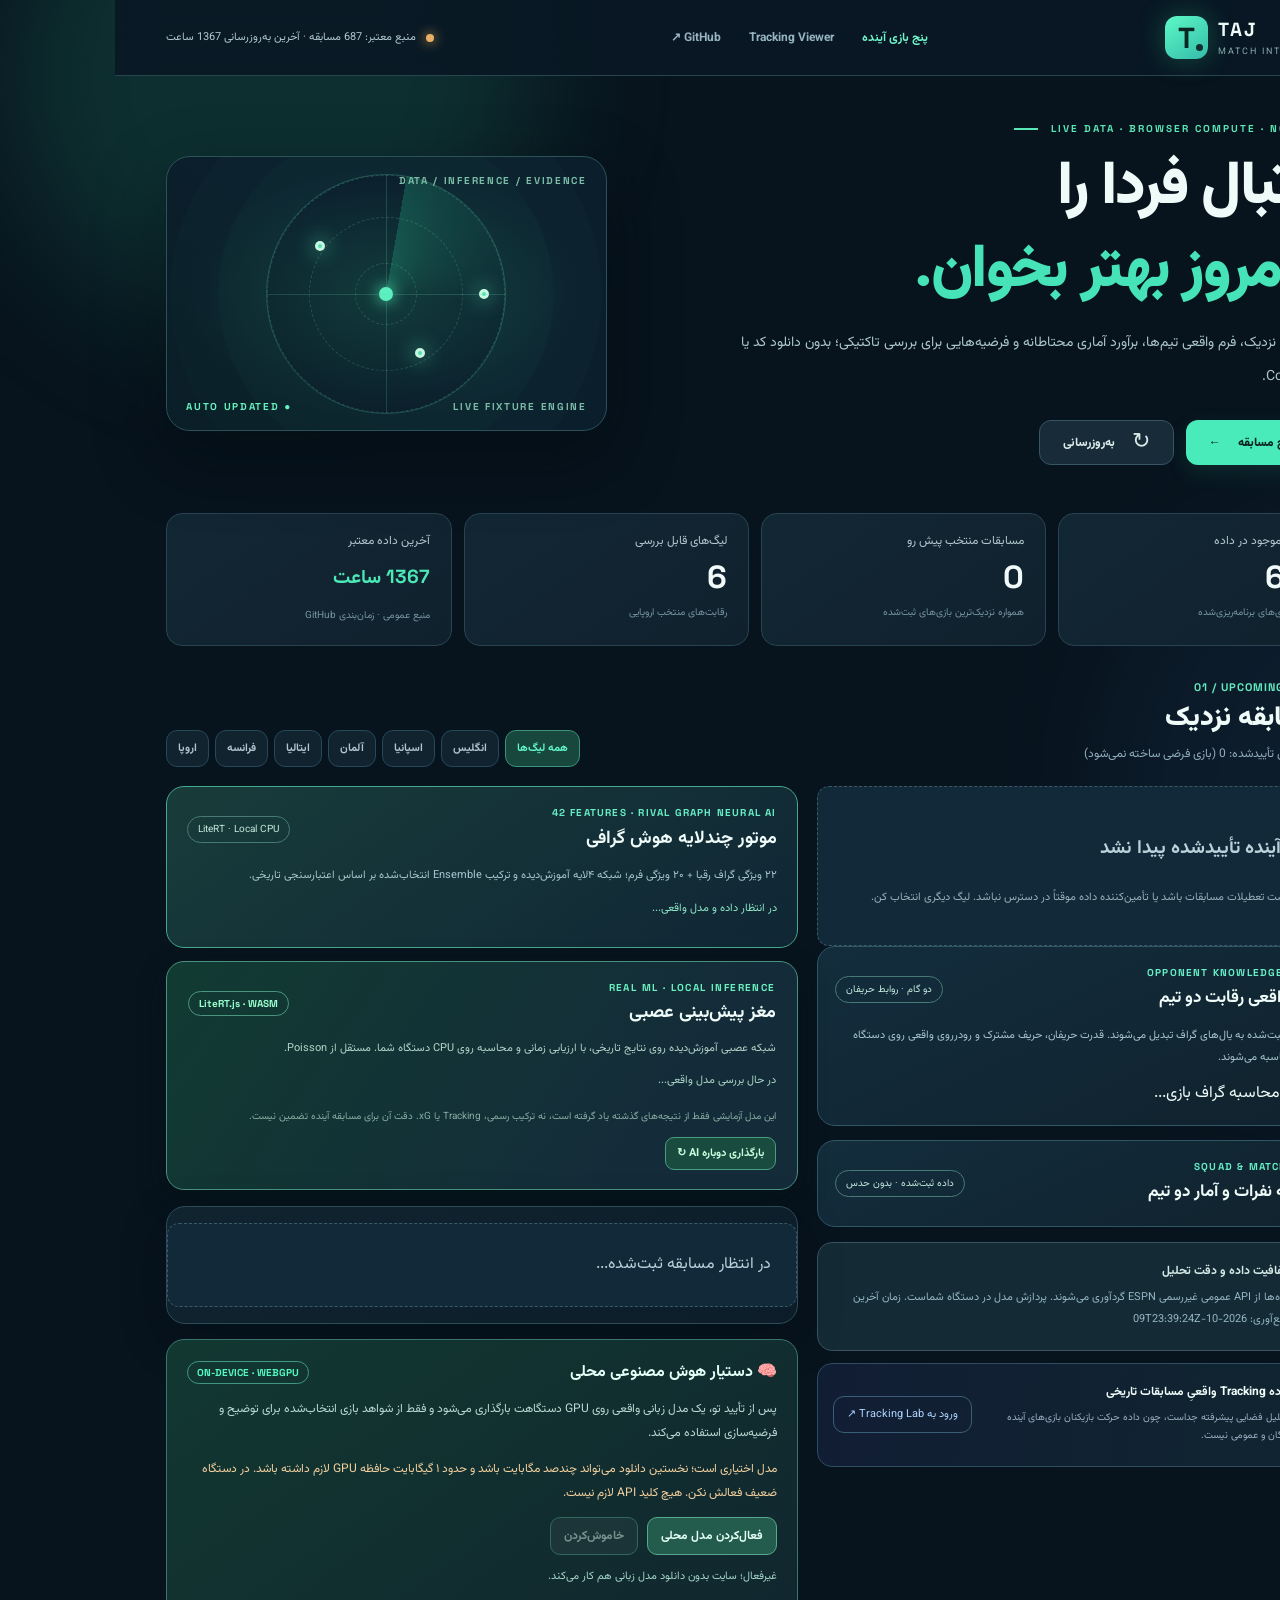
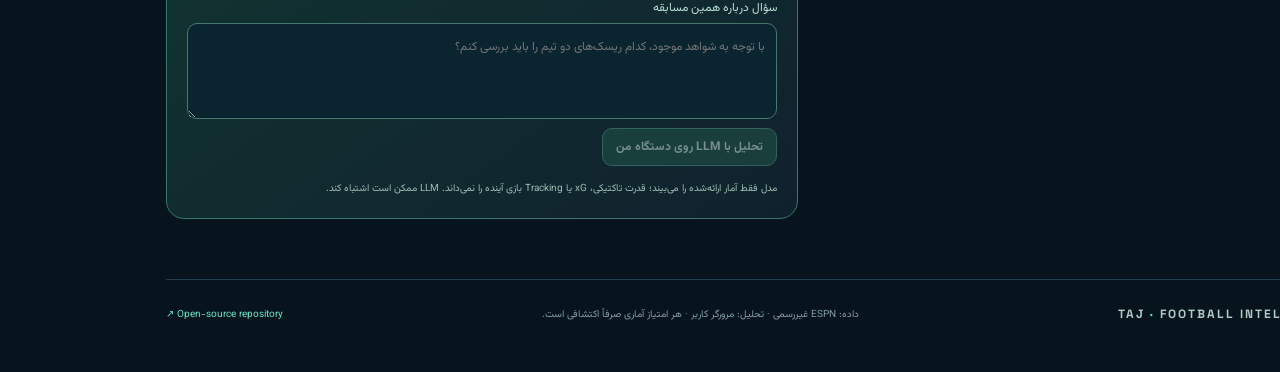
==== commit b8d0a463: "feat(ai): ground optional local Qwen assistant in rival graph, verified squads and recent boxscore c" ====
--- a/docs/index.html
+++ b/docs/index.html
@@ -148,6 +148,7 @@
 <script type="module">
   import {mountLocalAI} from "./local-ai-ui.mjs";
   import {flatten,nextFive,analyze} from "./app.mjs";
+  import {graphNeighbors} from "./graph-features.mjs";
   mountLocalAI(async () => {
     const response=await fetch("./data/feed.json",{cache:"no-store"});
     if(!response.ok)return null;
@@ -158,7 +159,33 @@
     const index=buttons.indexOf(document.querySelector("#matches .matchCard.active"));
     const game=matches[index];
     if(!game)return null;
-    const result=analyze(game,flatten(feed));
+    const all=flatten(feed);
+    const result=analyze(game,all);
+    const graph=graphNeighbors(game,all);
+    let evidence=null;
+    try{
+      const response=await fetch("./data/match-knowledge.json",{cache:"force-cache"});
+      if(response.ok){
+        const source=await response.json();
+        evidence=source.matches?.[game.league+":"+game.id]||null;
+      }
+    }catch{}
+    const relevantSquad=team=>{
+      const value=evidence?.teams?.[team.id];
+      if(!value)return null;
+      const byPosition={};
+      for(const p of value.roster||[]){
+        const pos=p.position||"unknown";
+        if(!byPosition[pos])byPosition[pos]=[];
+        if(byPosition[pos].length<6)byPosition[pos].push(p.name);
+      }
+      return {
+        source:"ESPN registered squad, not starting XI",
+        byPosition,playersListed:(value.roster||[]).length,
+        recentBoxscore:value.recent_boxscore||{},
+        matchesChecked:value.games_checked||0
+      };
+    };
     return {
       game:{home:game.home.name,away:game.away.name,
         date:game.kickoff,competition:game.league,
@@ -167,8 +194,17 @@
         homeScored:result.home?.scored,homeConceded:result.home?.conceded,
         awayScored:result.away?.scored,awayConceded:result.away?.conceded,
         leagueSampleSize:result.leagueN},
-      source:{provider:"ESPN public scoreboard",lastRefresh:feed.generated_at,
-        note:"No future-match event feed, lineups, video, tracking or xG provided."}
+      knowledgeGraph:graph?{
+        elo:{home:graph.ratings.home,away:graph.ratings.away},
+        commonOpponents:graph.common,
+        directMeetings:graph.direct,
+        homeRecentOpponents:graph.neighbors[game.home.id]?.slice(0,4),
+        awayRecentOpponents:graph.neighbors[game.away.id]?.slice(0,4)
+      }:null,
+      squadEvidence:{home:relevantSquad(game.home),away:relevantSquad(game.away)},
+      source:{provider:"ESPN public scoreboard / roster / boxscore",
+        lastRefresh:feed.generated_at,
+        note:"Registered squad is NOT confirmed starting XI; graph Elo is a derived scoreline feature, not official club power; no xG or future tracking."}
     };
   });
 </script>
--- a/docs/ui.css
+++ b/docs/ui.css
@@ -91,3 +91,48 @@
 .neuralMetrics{display:flex;flex-direction:column;gap:5px;margin-top:10px;border-top:1px solid #3b625c;padding-top:11px;color:#9ec3b5;font-size:10px;line-height:1.8}
 .neuralCaution{color:#f3c899}.neuralFineprint{font-size:10px;color:#88ada2;line-height:1.8}
 .neuralRetry{margin-top:11px;background:#194b3e;border:1px solid #4b9d81;color:#c7ffdf;font:700 11px Vazirmatn;border-radius:9px;padding:7px 11px}
+
+/* Evidence-linked knowledge graph and local multi-layer graph neural AI */
+.graphExplorerPanel{border:1px solid #315767;border-radius:18px;background:linear-gradient(155deg,#132d3d,#10222d);padding:19px 17px;margin:0 0 14px}
+.graphPanelTitle,.graphNeuralHeader{display:flex;justify-content:space-between;align-items:center;gap:10px;flex-wrap:wrap}
+.graphEyebrow{font:700 10px Space Grotesk,sans-serif;color:#67eec6;letter-spacing:1.2px;direction:ltr;display:block;text-align:right}
+.graphPanelTitle h3,.graphNeuralHeader h3{font-size:17px;margin:6px 0 2px}
+.graphTag{font-size:10px;color:#c3eade;border:1px solid #487a74;border-radius:15px;padding:5px 10px;white-space:nowrap}
+.graphIntro{font-size:11px;color:#a7c6cd;line-height:2;margin:12px 0}
+.graphContent{min-width:0}.graphCanvas{border-radius:12px;overflow:hidden;border:1px solid #31555e;background:radial-gradient(circle at 50% 50%,#183844 0%,#091e2b 80%);padding:8px}
+.graphCanvas svg{display:block;width:100%;max-height:360px;height:auto}
+.graphLegend{display:flex;flex-wrap:wrap;gap:13px;margin:11px 0;color:#b2ccd1;font-size:10px}
+.graphLegend>span{display:flex;align-items:center;gap:6px}.graphLegend i{width:8px;height:8px;border-radius:50%;display:block}
+.graphFacts{display:grid;grid-template-columns:repeat(3,1fr);gap:7px;margin:12px 0}
+.graphFacts>div{background:#152f3a;border:1px solid #335663;border-radius:12px;text-align:center;padding:12px 6px}
+.graphFacts small{display:block;color:#95b2c2;font-size:10px;line-height:1.7}
+.graphFacts strong{display:block;font:700 23px Space Grotesk,Vazirmatn;margin-top:5px;color:#7ef6cc}
+.graphCaveat{font-size:10px;line-height:2;color:#9cb5c2;margin:10px 0 0}.graphEmpty{border:1px dashed #476271;padding:22px;color:#aecdd2;border-radius:12px;font-size:12px;line-height:2}
+.squadColumns{display:grid;grid-template-columns:1fr 1fr;gap:12px}
+.squadCard{background:#112734;border:1px solid #3a596a;border-radius:13px;padding:14px;min-width:0}
+.squadCard h4{margin:0 0 12px;color:#e8f9f4;font-size:13px}
+.squadStats{display:grid;grid-template-columns:repeat(2,minmax(0,1fr));gap:6px}
+.squadStat{background:#1a3944;border:1px solid #345765;border-radius:9px;padding:8px 9px;min-width:0}
+.squadStat strong{color:#73f0bc;font:700 18px Space Grotesk,Vazirmatn;display:block}
+.squadStat small{display:block;color:#a9c7ca;font-size:10px;margin:3px 0}
+.squadStat small.squadCoverage{font-size:9px;color:#829caa}
+.squadPlayers{border-top:1px solid #305160;margin-top:13px;padding-top:10px}
+.squadPlayers summary{color:#c4ece1;font-size:11px;font-weight:700;cursor:pointer;line-height:1.8}
+.squadGroup{border-top:1px solid #263f4b;padding-top:6px;margin-top:8px}
+.squadGroup h5{margin:6px 0;font-size:10px;color:#6be7bf}
+.squadPlayerGrid{display:grid;grid-template-columns:1fr;gap:5px;max-height:250px;overflow:auto}
+.squadPlayer{display:flex;align-items:center;gap:8px;padding:6px;background:#1b3641;border-radius:7px;font-size:10px;overflow-wrap:anywhere}
+.squadJersey{width:23px;flex:0 0 23px;text-align:center;border:1px solid #53707b;color:#9ff2d2;border-radius:5px;font:700 10px Space Grotesk}
+.graphNeuralPanel{padding:19px 20px;background:linear-gradient(145deg,#183c3a,#102635);border:1px solid #46a88c;border-radius:18px;margin-bottom:13px}
+.graphNeuralHeader h3{margin:6px 0 0;font-size:18px}
+.graphStatus{color:#8ee9c9;font-size:11px;line-height:1.9;margin:8px 0}
+.graphPredictionBox{margin-top:12px;padding:13px 11px;border:1px solid #316759;border-radius:12px;background:#0f3035}
+.graphPredictionBox.graphBlend{border-color:#62a99c;background:#174037}
+.graphPredictionBox h4{font-size:12px;margin:0 0 11px}.graphSubline{font-size:10px;color:#a6c8b8;line-height:1.9}
+.graphForecastRow{display:grid;grid-template-columns:66px minmax(0,1fr) 55px;gap:8px;align-items:center;margin:9px 0;font-size:11px}
+.graphForecastLabel{color:#c0ddda}.graphForecastTrack{height:9px;border-radius:18px;background:#28474b;overflow:hidden}
+.graphForecastFill{height:100%;border-radius:20px}.graphForecastFill.home{background:#6be6b2}.graphForecastFill.draw{background:#e7c78a}.graphForecastFill.away{background:#97b4f4}
+.graphForecastRow strong{direction:ltr;text-align:left;font:700 12px Space Grotesk,Vazirmatn}
+.graphModelEvidence{display:flex;flex-direction:column;gap:5px;font-size:10px;color:#b5d2c8;margin-top:12px;line-height:1.8}
+.graphWarning{color:#f6cf97}
+@media(max-width:470px){.squadColumns{grid-template-columns:1fr}.graphFacts strong{font-size:19px}.graphExplorerPanel{padding:14px 10px}.graphNeuralPanel{padding:14px 12px}}
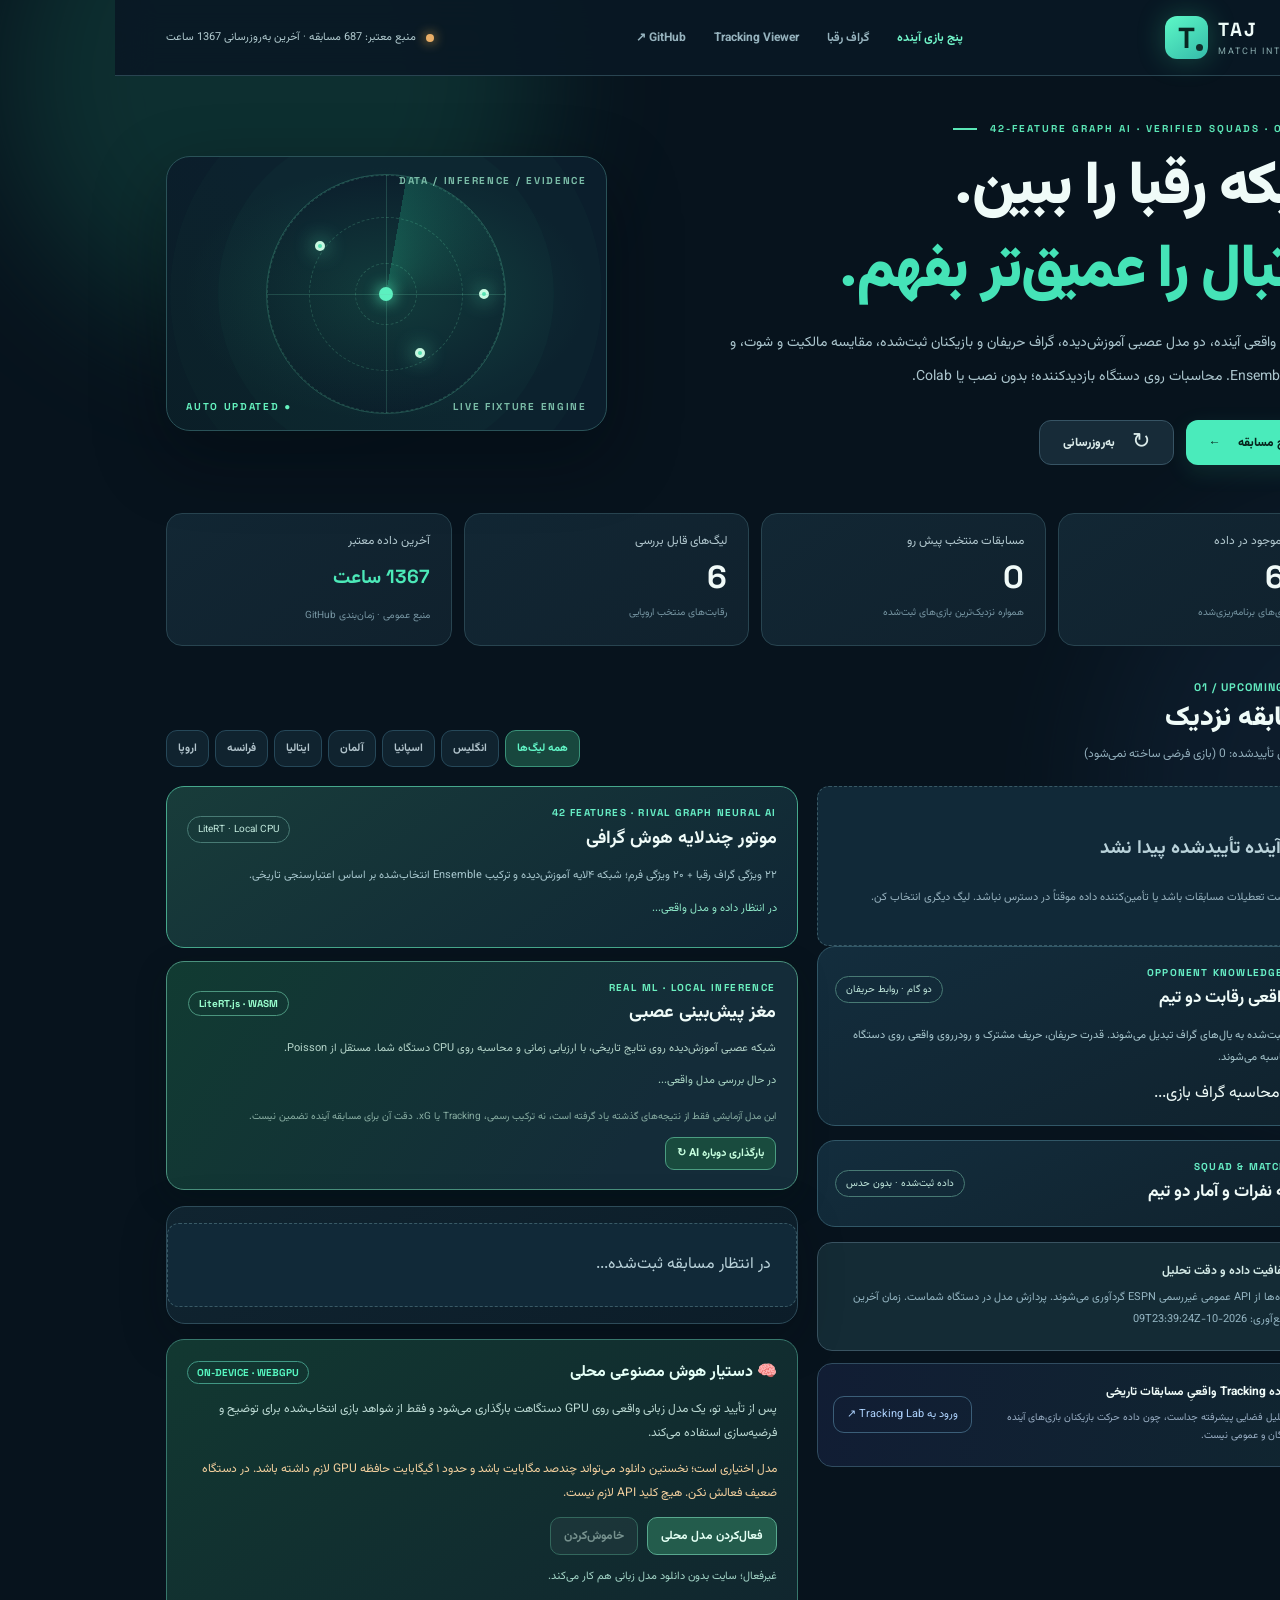
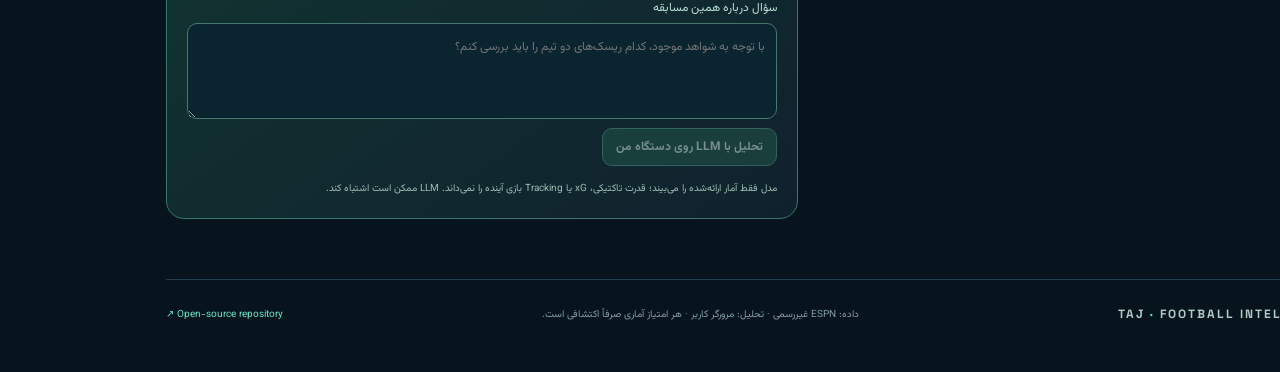
==== commit 4e6d76ce: "feat(product): reposition homepage around two real AI models, graph intelligence and sourced squad i" ====
--- a/docs/index.html
+++ b/docs/index.html
@@ -19,6 +19,7 @@
   </a>
   <nav class="navLinks" aria-label="Main navigation">
     <a class="navCurrent" href="./">پنج بازی آینده</a>
+    <a href="#graphExplorerPanel">گراف رقبا</a>
     <a href="./viewer.html">Tracking Viewer</a>
     <a href="https://github.com/prestigegitserp/Taj_soccer_recommender" target="_blank" rel="noopener noreferrer">GitHub <span aria-hidden="true">↗</span></a>
   </nav>
@@ -27,9 +28,9 @@
 <main class="container">
   <section class="hero">
     <div class="heroCopy">
-      <div class="eyebrow"><span class="eyebrowLine"></span> LIVE DATA · BROWSER COMPUTE · NO INSTALL</div>
-      <h1>فوتبال فردا را<br><em>از امروز بهتر بخوان.</em></h1>
-      <p class="lead">پنج مسابقه نزدیک، فرم واقعی تیم‌ها، برآورد آماری محتاطانه و فرضیه‌هایی برای بررسی تاکتیکی؛ بدون دانلود کد یا بازکردن Colab.</p>
+      <div class="eyebrow"><span class="eyebrowLine"></span> 42-FEATURE GRAPH AI · VERIFIED SQUADS · ON-DEVICE</div>
+      <h1>شبکه رقبا را ببین.<br><em>فوتبال را عمیق‌تر بفهم.</em></h1>
+      <p class="lead">پنج مسابقه واقعی آینده، دو مدل عصبی آموزش‌دیده، گراف حریفان و بازیکنان ثبت‌شده، مقایسه مالکیت و شوت، و پیش‌بینی Ensemble. محاسبات روی دستگاه بازدیدکننده؛ بدون نصب یا Colab.</p>
       <div class="heroActions">
         <a href="#fixtures" class="primaryAction">دیدن پنج مسابقه <span>←</span></a>
         <button id="refresh" class="secondaryAction" type="button"><span class="refreshGlyph">↻</span> به‌روزرسانی</button>
--- a/docs/ui.css
+++ b/docs/ui.css
@@ -136,3 +136,9 @@
 .graphModelEvidence{display:flex;flex-direction:column;gap:5px;font-size:10px;color:#b5d2c8;margin-top:12px;line-height:1.8}
 .graphWarning{color:#f6cf97}
 @media(max-width:470px){.squadColumns{grid-template-columns:1fr}.graphFacts strong{font-size:19px}.graphExplorerPanel{padding:14px 10px}.graphNeuralPanel{padding:14px 12px}}
+
+.graphModes{display:flex;gap:7px;flex-wrap:wrap;margin:5px 0 13px}
+.graphModes button{border:1px solid #41626d;background:#163440;color:#a6c9c6;padding:8px 12px;font:700 10px Vazirmatn,Tahoma;border-radius:9px}
+.graphModes button.selected{border-color:#6fe9c3;background:#215b4e;color:#ddfff3}
+.squadGraphCanvas svg{max-height:480px}
+@media(max-width:580px){.graphModes button{font-size:9px;padding:7px 9px}}
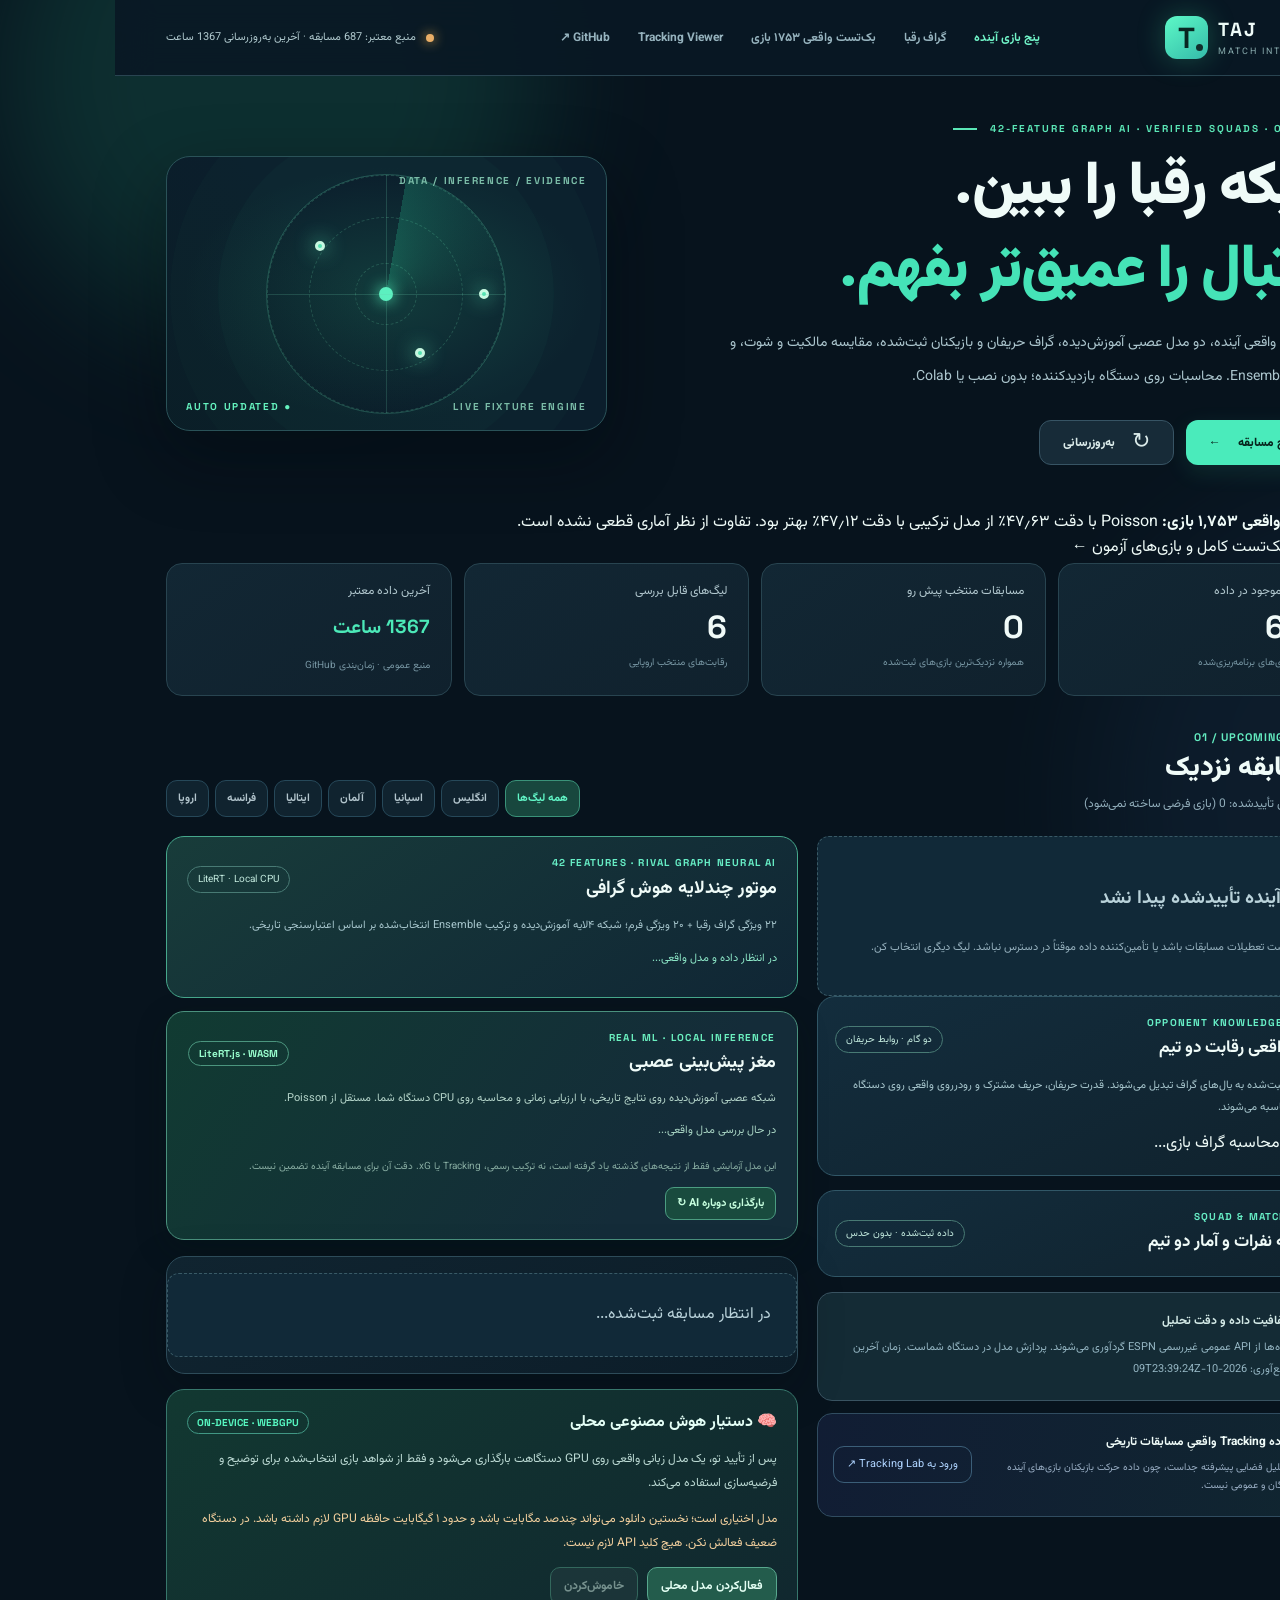
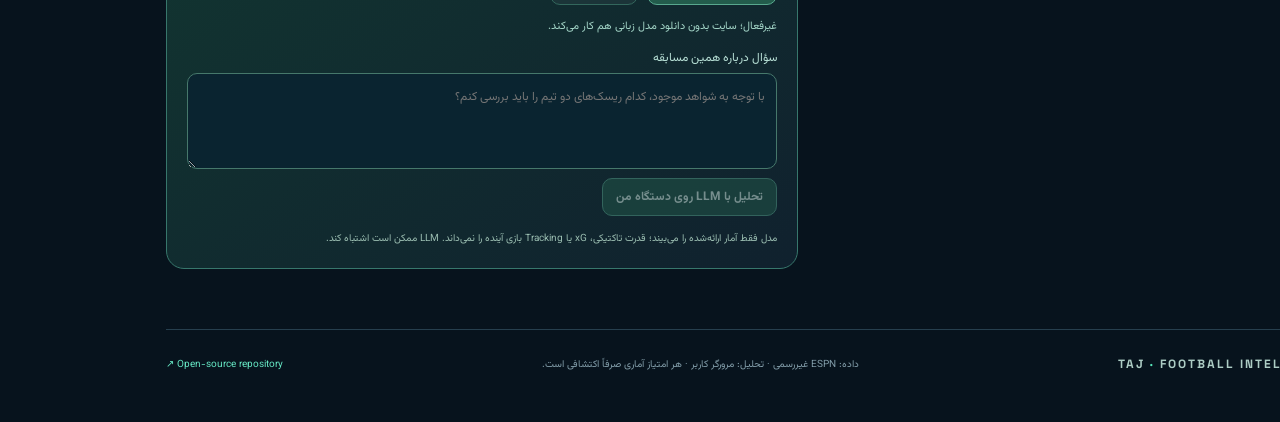
==== commit 578d7f6f: "feat(transparency): show actual 1753 unseen-game backtest result and link to audit dashboard on TAJ " ====
--- a/docs/index.html
+++ b/docs/index.html
@@ -20,6 +20,7 @@
   <nav class="navLinks" aria-label="Main navigation">
     <a class="navCurrent" href="./">پنج بازی آینده</a>
     <a href="#graphExplorerPanel">گراف رقبا</a>
+    <a href="./backtest.html">بک‌تست واقعی ۱۷۵۳ بازی</a>
     <a href="./viewer.html">Tracking Viewer</a>
     <a href="https://github.com/prestigegitserp/Taj_soccer_recommender" target="_blank" rel="noopener noreferrer">GitHub <span aria-hidden="true">↗</span></a>
   </nav>
@@ -45,6 +46,10 @@
     </div>
   </section>
 
+  <div class="researchRibbon" role="note">
+    <div><strong>🔬 آزمون واقعی ۱٬۷۵۳ بازی:</strong> Poisson با دقت ۴۷٫۶۳٪ از مدل ترکیبی با دقت ۴۷٫۱۲٪ بهتر بود. تفاوت از نظر آماری قطعی نشده است.</div>
+    <a href="./backtest.html">مشاهده بک‌تست کامل و بازی‌های آزمون ←</a>
+  </div>
   <section class="metrics" aria-label="Dataset status">
     <div class="metric"><span>بازی‌های موجود در داده</span><strong id="allCount">—</strong><small>نتایج و بازی‌های برنامه‌ریزی‌شده</small></div>
     <div class="metric"><span>مسابقات منتخب پیش رو</span><strong id="fixtureCount">—</strong><small>همواره نزدیک‌ترین بازی‌های ثبت‌شده</small></div>
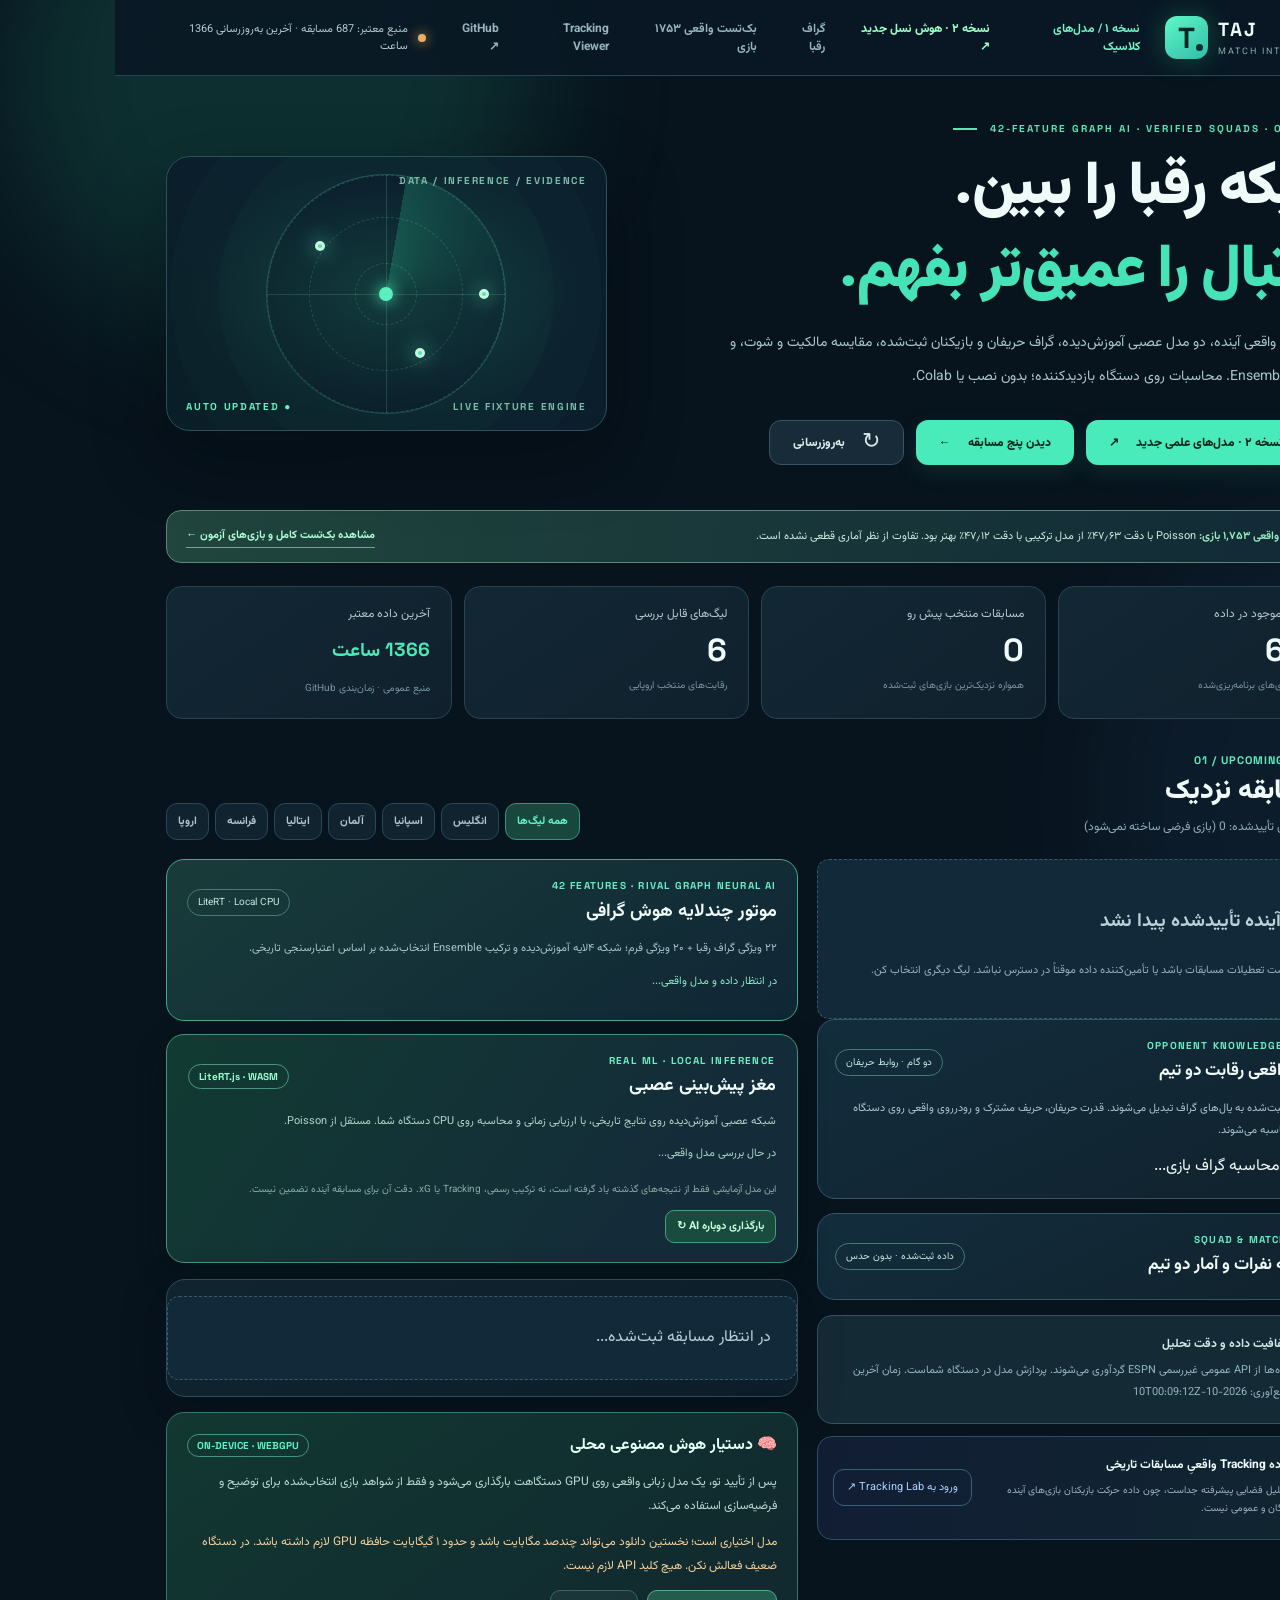
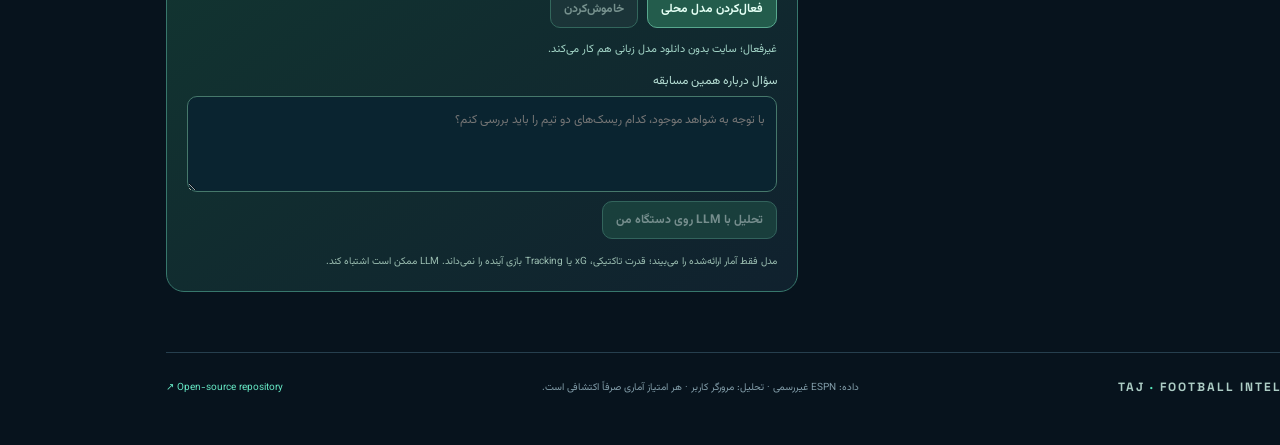
==== commit eb91cc42: "feat(versioning): prominent V2 launch on legacy homepage; V1 fully preserved at /v1/" ====
--- a/docs/index.html
+++ b/docs/index.html
@@ -18,7 +18,8 @@
     <span><b>TAJ</b><small>MATCH INTELLIGENCE</small></span>
   </a>
   <nav class="navLinks" aria-label="Main navigation">
-    <a class="navCurrent" href="./">پنج بازی آینده</a>
+    <a class="navCurrent" href="./">نسخه ۱ / مدل‌های کلاسیک</a>
+    <a href="./v2/" style="color:#9cfdc4;font-weight:800">نسخه ۲ · هوش نسل جدید ↗</a>
     <a href="#graphExplorerPanel">گراف رقبا</a>
     <a href="./backtest.html">بک‌تست واقعی ۱۷۵۳ بازی</a>
     <a href="./viewer.html">Tracking Viewer</a>
@@ -33,6 +34,7 @@
       <h1>شبکه رقبا را ببین.<br><em>فوتبال را عمیق‌تر بفهم.</em></h1>
       <p class="lead">پنج مسابقه واقعی آینده، دو مدل عصبی آموزش‌دیده، گراف حریفان و بازیکنان ثبت‌شده، مقایسه مالکیت و شوت، و پیش‌بینی Ensemble. محاسبات روی دستگاه بازدیدکننده؛ بدون نصب یا Colab.</p>
       <div class="heroActions">
+        <a href="./v2/" class="primaryAction">ورود به نسخه ۲ · مدل‌های علمی جدید <span>↗</span></a>
         <a href="#fixtures" class="primaryAction">دیدن پنج مسابقه <span>←</span></a>
         <button id="refresh" class="secondaryAction" type="button"><span class="refreshGlyph">↻</span> به‌روزرسانی</button>
       </div>
--- a/docs/ui.css
+++ b/docs/ui.css
@@ -142,3 +142,10 @@
 .graphModes button.selected{border-color:#6fe9c3;background:#215b4e;color:#ddfff3}
 .squadGraphCanvas svg{max-height:480px}
 @media(max-width:580px){.graphModes button{font-size:9px;padding:7px 9px}}
+
+/* Audited 1753-match walk-forward backtest, not marketing accuracy. */
+.researchRibbon{display:flex;align-items:center;justify-content:space-between;gap:13px;flex-wrap:wrap;
+  margin:0 auto 23px;padding:14px 19px;background:linear-gradient(105deg,#20463d,#112936);
+  border:1px solid #5d8a75;border-radius:15px;color:#cfede2;font-size:11px;line-height:2}
+.researchRibbon strong{color:#99eac1}.researchRibbon a{color:#b1ffd8;font-weight:700;text-decoration:none;border-bottom:1px solid #6fa98d}
+.researchRibbon a:hover{color:white}
